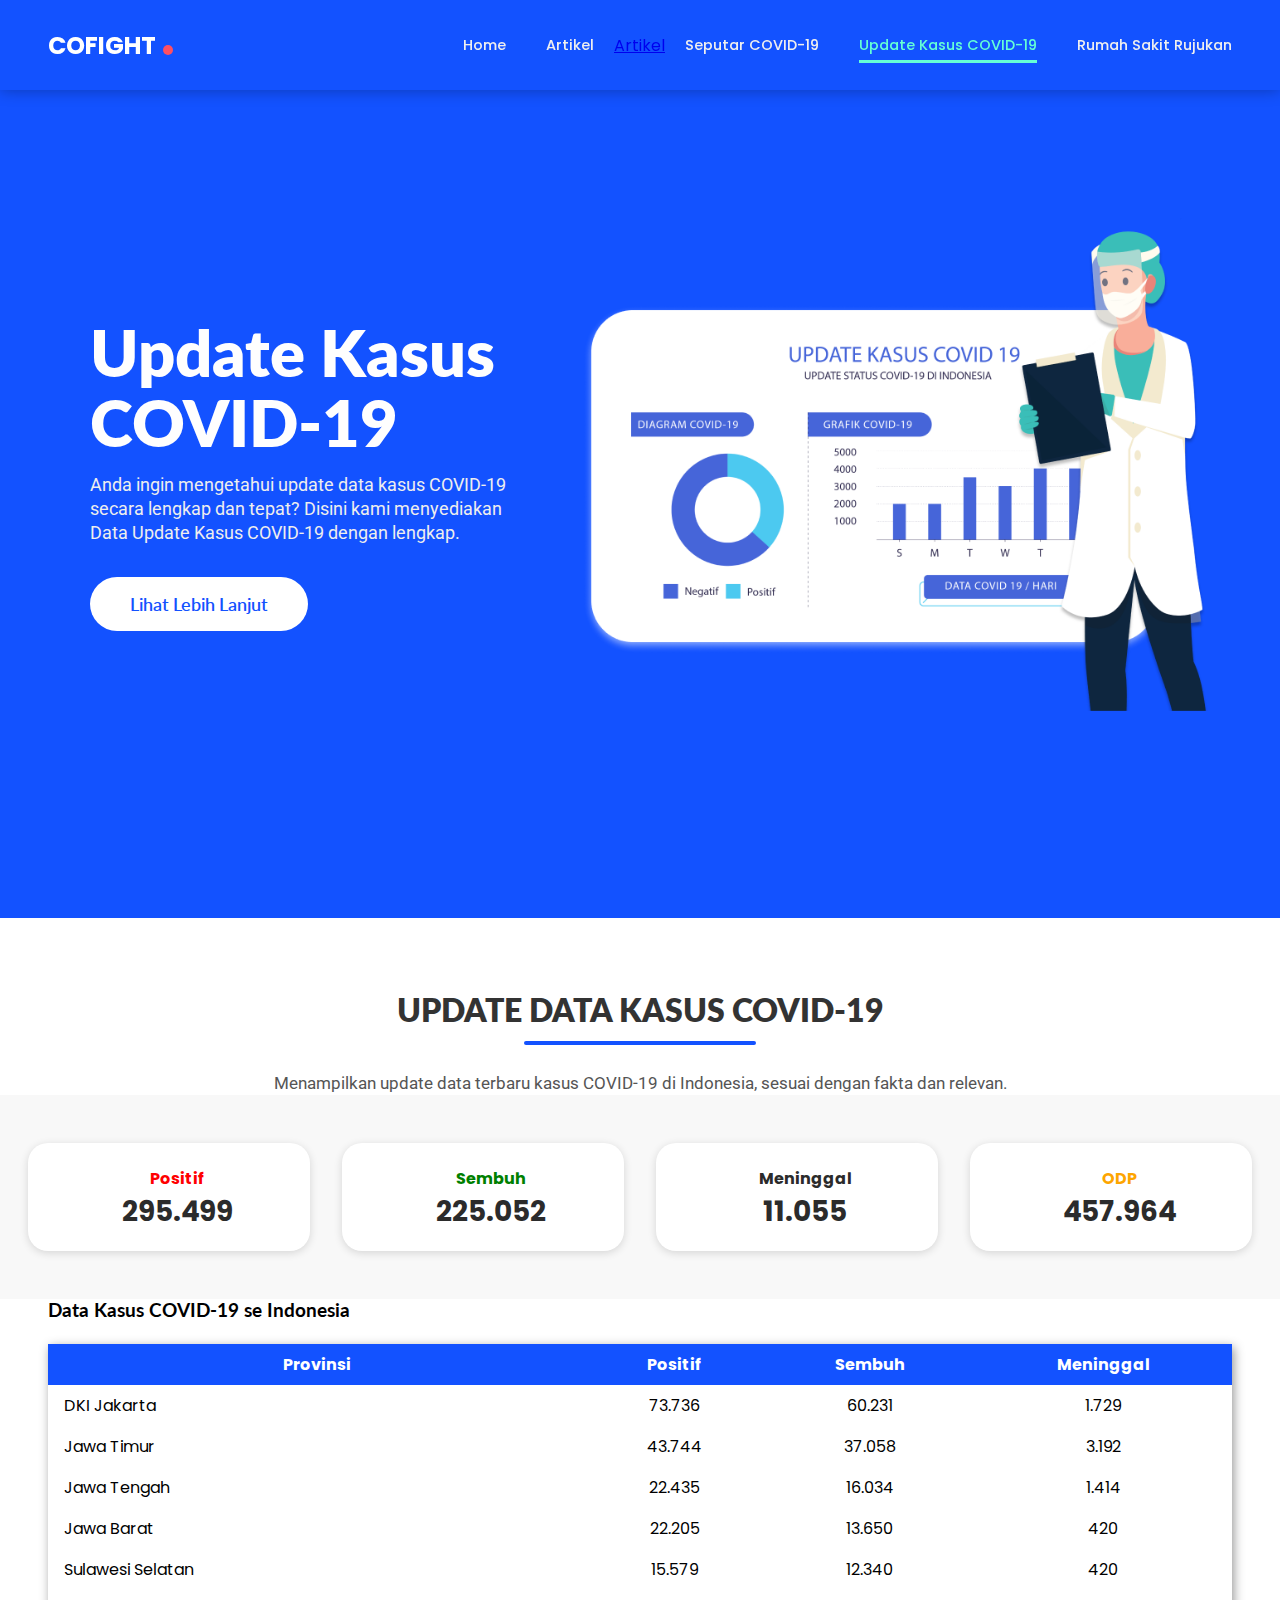
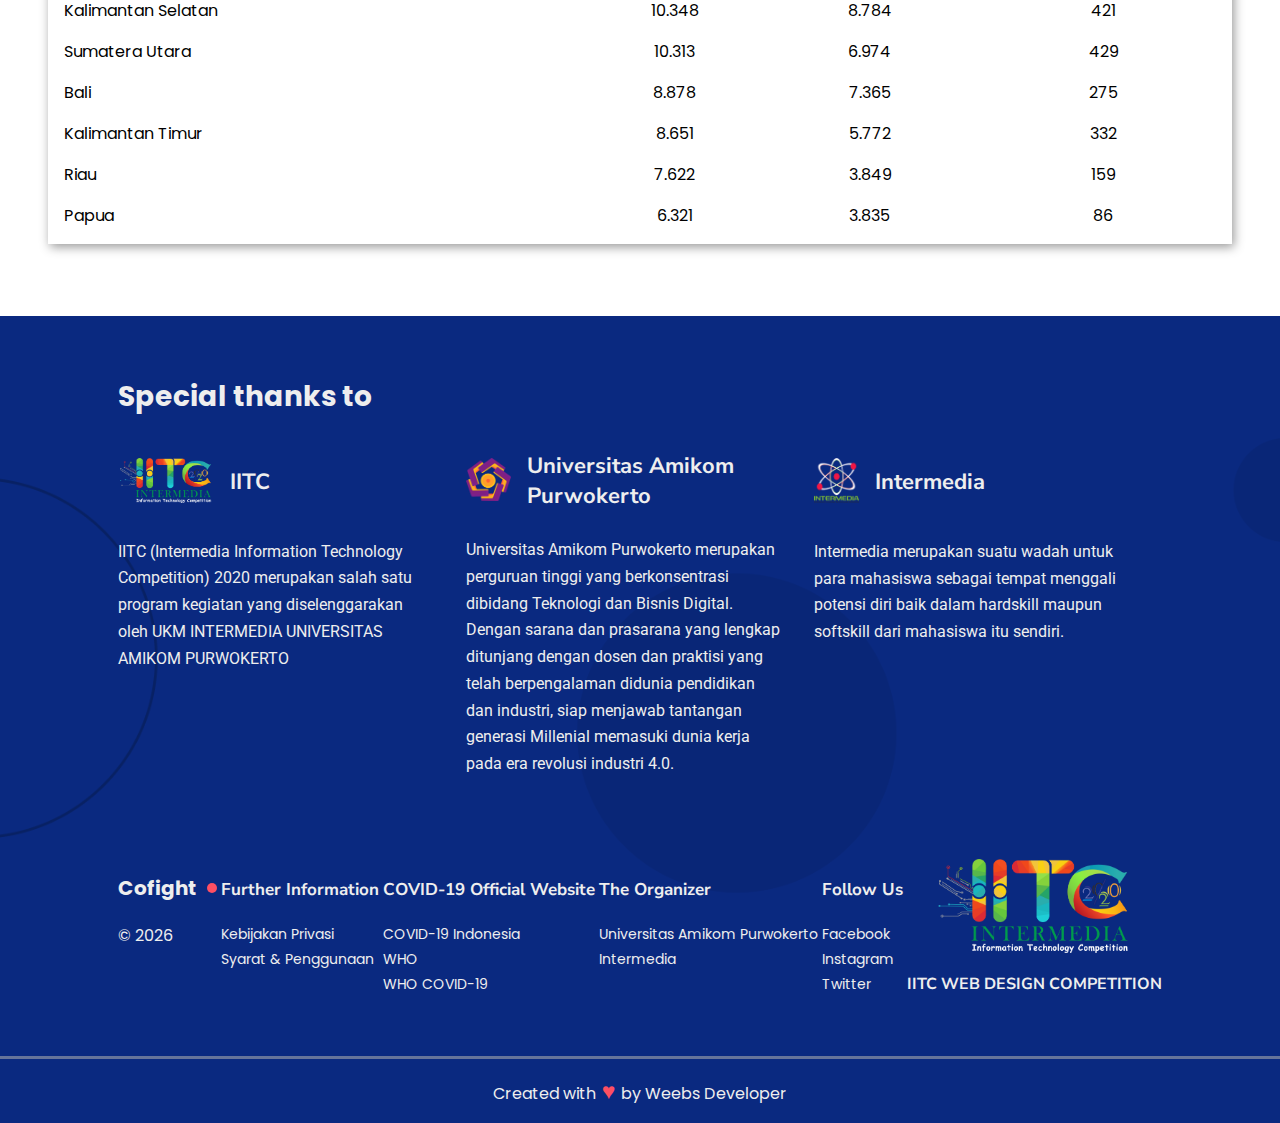
==== update-kasus-covid-19.html @ aa18394e "published" ====
<!DOCTYPE html>
<html lang="en">
<head>
    <meta charset="UTF-8">
    <meta name="viewport" content="width=device-width, initial-scale=1.0">
    <link href="https://fonts.googleapis.com/css2?family=Poppins:wght@100;200;300;400;500;600;700;800;900&display=swap" rel="stylesheet">
    <link href="https://fonts.googleapis.com/css2?family=Lato:wght@100;300;400;700;900&display=swap" rel="stylesheet">
    <link href="https://fonts.googleapis.com/css2?family=Roboto:wght@100;300;400;500;700;900&display=swap" rel="stylesheet">
    <link href="https://fonts.googleapis.com/css2?family=Nunito+Sans:wght@200;300;400;600;700;800;900&display=swap" rel="stylesheet">
    <link href="https://fonts.googleapis.com/css2?family=Quicksand:wght@300;400;500;600;700&display=swap" rel="stylesheet">
    <link href="https://fonts.googleapis.com/css2?family=Open+Sans:wght@300;400;600;700;800&display=swap" rel="stylesheet">
    <link rel="stylesheet" href="./public/css/style.css">
    <title>Update Kasus COVID-19 | COFIGHT</title>
</head>
<body>

    <!-- Navbar -->
    <nav class="navbar">
        <div class="container nav-wrapper">
            <div class="logo">
                <h3 class="Poppins">COFIGHT</h3>
                <span></span>
            </div>
            <ul class="nav-list">
                <li class="nav-link">
                    <a class="Poppins" href="./index.html">Home</a>
                </li>
                <li class="nav-link">
                    <a class="Poppins" href="./artikel.html">Artikel</a>
                </li>
                <li class="sidebar-link">
                  <a class="Poppins" href="./artikel.html">Artikel</a>
              </li>
                <li class="nav-link">
                    <a class="Poppins" href="./seputar-covid-19.html">Seputar COVID-19</a>
                </li>
                <li class="nav-link nav-active">
                    <a class="Poppins" href="./update-kasus-covid-19.html">Update Kasus COVID-19</a>
                </li>
                <li class="nav-link">
                  <a class="Poppins" href="./rs-rujukan.html">Rumah Sakit Rujukan</a>
                </li>
            </ul>
        </div>
    </nav>
    <!-- End Of Navbar -->

    <!-- Hamburger -->
    <div class="hamburger-wrapper">
        <div class="hamburger">
            <div class="stick bg-white"></div>
            <div class="stick bg-white"></div>
            <div class="stick bg-white"></div>
        </div>

        <!-- <a class="button-login Lato">
            <img src="./public/images/profile.svg" alt="">
            <span>Masuk</span>
        </a> -->
    </div>
    <!-- End of Hamburger -->
    
    <!-- Sidebar -->
    <div class="sidebar d-none sidebar-none">
        <div class="sidebar-wrapper">
            <div class="sidebar-header">
                <div class="logo">
                    <h3 class="Poppins">COFIGHT</h3>
                    <span></span>
                </div>
            </div>
            
            <div class="sidebar-line"></div>
    
            <ul class="sidebar-list">
                <li class="sidebar-link sidebar-active">
                    <a class="Poppins" href="./index.html">Home</a>
                </li>
                <li class="sidebar-link">
                    <a class="Poppins" href="./seputar-covid-19.html">Seputar COVID-19</a>
                </li>
                <li class="sidebar-link">
                    <a class="Poppins" href="./update-kasus-covid-19.html">Update Kasus COVID-19</a>
                </li>
                <li class="sidebar-link">
                    <a class="Poppins" href="./rs-rujukan.html">RS Rujukan</a>
                </li>
            </ul>
            <div class="sidebar-line"></div>
            <ul class="sidebar-list">
                <li class="sidebar-link small-sidebar-link sidebar-active">
                    <a class="Poppins" href="./kebijakan-privasi.html">Kebijakan Privasi</a>
                </li>
                <li class="sidebar-link small-sidebar-link">
                    <a class="Poppins" href="./syarat-ketentuan.html">Syarat & Ketentuan</a>
                </li>
            </ul>
        </div>
    </div>
    <!-- End of Sidebar -->

    <!-- Section Hero Update Kasus COVID-19-->
    <section class="hero-update-kasus-wrapper">
        <div class="hero-inner-wrapper">
            <div class="hero-title-wrapper">
                <div class="hero-title">
                    <h2 class="Lato">Update Kasus COVID-19</h2>
                    <p class="Roboto">
                        Anda ingin mengetahui update data kasus COVID-19 secara lengkap dan tepat? Disini kami menyediakan Data Update Kasus COVID-19 dengan lengkap. 
                    </p>
                    <div>
                        <a class="Lato" href="#from-hero">Lihat Lebih Lanjut</a>

                    </div>

                </div>

            </div>
            <div class="illustration-wrapper">
                <div class="illustration">
                    <img src="./public/images/doctor-diagram.png" alt="">
                </div>
            </div>

        </div>
    </section>
    <div>
      <div id="from-hero"></div>
    </div>


    <!-- End of Section hero Update Kasus COVID-19-->

    <!-- Section paragraph -->
    <section class="paragraph-update-kasus small-container">

        <div class="inner">
            <h2 class="Lato">UPDATE DATA KASUS <span class="d-block-mobile">COVID-19</span></h2>
            <hr>
            <p class="Roboto">Menampilkan update data terbaru kasus COVID-19 di Indonesia, sesuai dengan fakta dan relevan.</p>
        </div>
    </section>
    <!-- End of Section paragraph -->

    <!-- Section Card -->
    <section class="case-card-container small-container">
        <div class="card died">
          <div class="image-wrap">
              <div class="inner">
                  <!-- <img src="./public/images/fever-icon.svg" alt=""> -->
              </div>
          </div>
          <div class="text-wrap">
              <div class="inner">
                  <h4 class="Poppins" style="color: red">Positif</h4>
                  <h2 class="Poppins">295.499</h2>
              </div>
          </div>
        </div>
        <div class="card died">
          <div class="image-wrap">
              <div class="inner">
                  <!-- <img src="./public/images/fever-icon.svg" alt=""> -->
              </div>
          </div>
          <div class="text-wrap">
              <div class="inner">
                  <h4 class="Poppins" style="color: green">Sembuh</h4>
                  <h2 class="Poppins">225.052</h2>
              </div>
          </div>
      </div>
        <div class="card died">
            <div class="image-wrap">
                <div class="inner">
                    <!-- <img src="./public/images/fever-icon.svg" alt=""> -->
                </div>
            </div>
            <div class="text-wrap">
                <div class="inner">
                    <h4 class="Poppins">Meninggal</h4>
                    <h2 class="Poppins">11.055</h2>
                </div>
            </div>
        </div>
        <div class="card died">
            <div class="image-wrap">
                <div class="inner">
                    <!-- <img src="./public/images/fever-icon.svg" alt=""> -->
                </div>
            </div>
            <div class="text-wrap">
                <div class="inner">
                    <h4 class="Poppins" style="color: rgb(253, 165, 0)">ODP</h4>
                    <h2 class="Poppins">457.964</h2>
                </div>
            </div>
        </div>
    </section>
    <!-- End of Section Card -->

    <!-- Section table Update Kasus COVID-19-->
    <section class="update-kasus-table-wrapper-container container">
        <div class="inner-table-wrapper">
            <div class="header">
                <h3 class="Lato text-mobile-center">Data Kasus COVID-19 <span class="d-block-mobile">se Indonesia</span></h3>
            </div>
            <div class="table-wrapper">
                <div class="table-fix-head">
                    <table>
                        <thead>
                            <tr>
                                <th class="Poppins">Provinsi</th>
                                <th class="Poppins">Positif</th>
                                <th class="Poppins">Sembuh</th>
                                <th class="Poppins">Meninggal</th>
                            </tr>
                        </thead>
                        <tbody class="lists_case_wrapper">

                        </tbody>
                    </table>
                </div>
            </div>
        </div>
    </section>

    <!-- End of Section table kasus COVID-19-->

    <script>
        const provinces = [
    {
      "attributes": {
        "FID": 11,
        "Kode_Provi": 31,
        "Provinsi": "DKI Jakarta",
        "Kasus_Posi": 73736,
        "Kasus_Semb": 60231,
        "Kasus_Meni": 1729
      }
    },
    {
      "attributes": {
        "FID": 15,
        "Kode_Provi": 35,
        "Provinsi": "Jawa Timur",
        "Kasus_Posi": 43744,
        "Kasus_Semb": 37058,
        "Kasus_Meni": 3192
      }
    },
    {
      "attributes": {
        "FID": 13,
        "Kode_Provi": 33,
        "Provinsi": "Jawa Tengah",
        "Kasus_Posi": 22435,
        "Kasus_Semb": 16034,
        "Kasus_Meni": 1414
      }
    },
    {
      "attributes": {
        "FID": 12,
        "Kode_Provi": 32,
        "Provinsi": "Jawa Barat",
        "Kasus_Posi": 22205,
        "Kasus_Semb": 13650,
        "Kasus_Meni": 420
      }
    },
    {
      "attributes": {
        "FID": 27,
        "Kode_Provi": 73,
        "Provinsi": "Sulawesi Selatan",
        "Kasus_Posi": 15579,
        "Kasus_Semb": 12340,
        "Kasus_Meni": 420
      }
    },
    {
      "attributes": {
        "FID": 22,
        "Kode_Provi": 63,
        "Provinsi": "Kalimantan Selatan",
        "Kasus_Posi": 10348,
        "Kasus_Semb": 8784,
        "Kasus_Meni": 421
      }
    },
    {
      "attributes": {
        "FID": 2,
        "Kode_Provi": 12,
        "Provinsi": "Sumatera Utara",
        "Kasus_Posi": 10313,
        "Kasus_Semb": 6974,
        "Kasus_Meni": 429
      }
    },
    {
      "attributes": {
        "FID": 17,
        "Kode_Provi": 51,
        "Provinsi": "Bali",
        "Kasus_Posi": 8878,
        "Kasus_Semb": 7365,
        "Kasus_Meni": 275
      }
    },
    {
      "attributes": {
        "FID": 23,
        "Kode_Provi": 64,
        "Provinsi": "Kalimantan Timur",
        "Kasus_Posi": 8651,
        "Kasus_Semb": 5772,
        "Kasus_Meni": 332
      }
    },
    {
      "attributes": {
        "FID": 4,
        "Kode_Provi": 14,
        "Provinsi": "Riau",
        "Kasus_Posi": 7622,
        "Kasus_Semb": 3849,
        "Kasus_Meni": 159
      }
    },
    {
      "attributes": {
        "FID": 33,
        "Kode_Provi": 94,
        "Provinsi": "Papua",
        "Kasus_Posi": 6321,
        "Kasus_Semb": 3835,
        "Kasus_Meni": 86
      }
    },
    {
      "attributes": {
        "FID": 3,
        "Kode_Provi": 13,
        "Provinsi": "Sumatera Barat",
        "Kasus_Posi": 6281,
        "Kasus_Semb": 3185,
        "Kasus_Meni": 127
      }
    },
    {
      "attributes": {
        "FID": 6,
        "Kode_Provi": 16,
        "Provinsi": "Sumatera Selatan",
        "Kasus_Posi": 6095,
        "Kasus_Semb": 4357,
        "Kasus_Meni": 348
      }
    },
    {
      "attributes": {
        "FID": 16,
        "Kode_Provi": 36,
        "Provinsi": "Banten",
        "Kasus_Posi": 5643,
        "Kasus_Semb": 3964,
        "Kasus_Meni": 171
      }
    },
    {
      "attributes": {
        "FID": 1,
        "Kode_Provi": 11,
        "Provinsi": "Aceh",
        "Kasus_Posi": 4554,
        "Kasus_Semb": 2325,
        "Kasus_Meni": 176
      }
    },
    {
      "attributes": {
        "FID": 25,
        "Kode_Provi": 71,
        "Provinsi": "Sulawesi Utara",
        "Kasus_Posi": 4487,
        "Kasus_Semb": 3596,
        "Kasus_Meni": 176
      }
    },
    {
      "attributes": {
        "FID": 21,
        "Kode_Provi": 62,
        "Provinsi": "Kalimantan Tengah",
        "Kasus_Posi": 3645,
        "Kasus_Semb": 2816,
        "Kasus_Meni": 133
      }
    },
    {
      "attributes": {
        "FID": 18,
        "Kode_Provi": 52,
        "Provinsi": "Nusa Tenggara Barat",
        "Kasus_Posi": 3316,
        "Kasus_Semb": 2638,
        "Kasus_Meni": 196
      }
    },
    {
      "attributes": {
        "FID": 28,
        "Kode_Provi": 74,
        "Provinsi": "Sulawesi Tenggara",
        "Kasus_Posi": 2862,
        "Kasus_Semb": 1934,
        "Kasus_Meni": 60
      }
    },
    {
      "attributes": {
        "FID": 31,
        "Kode_Provi": 81,
        "Provinsi": "Maluku",
        "Kasus_Posi": 2815,
        "Kasus_Semb": 1800,
        "Kasus_Meni": 41
      }
    },
    {
      "attributes": {
        "FID": 29,
        "Kode_Provi": 75,
        "Provinsi": "Gorontalo",
        "Kasus_Posi": 2753,
        "Kasus_Semb": 2263,
        "Kasus_Meni": 76
      }
    },
    {
      "attributes": {
        "FID": 14,
        "Kode_Provi": 34,
        "Provinsi": "Daerah Istimewa Yogyakarta",
        "Kasus_Posi": 2643,
        "Kasus_Semb": 1885,
        "Kasus_Meni": 67
      }
    },
    {
      "attributes": {
        "FID": 10,
        "Kode_Provi": 21,
        "Provinsi": "Kepulauan Riau",
        "Kasus_Posi": 2234,
        "Kasus_Semb": 1418,
        "Kasus_Meni": 56
      }
    },
    {
      "attributes": {
        "FID": 34,
        "Kode_Provi": 91,
        "Provinsi": "Papua Barat",
        "Kasus_Posi": 2135,
        "Kasus_Semb": 1153,
        "Kasus_Meni": 35
      }
    },
    {
      "attributes": {
        "FID": 32,
        "Kode_Provi": 82,
        "Provinsi": "Maluku Utara",
        "Kasus_Posi": 2065,
        "Kasus_Semb": 1802,
        "Kasus_Meni": 74
      }
    },
    {
      "attributes": {
        "FID": 20,
        "Kode_Provi": 61,
        "Provinsi": "Kalimantan Barat",
        "Kasus_Posi": 982,
        "Kasus_Semb": 810,
        "Kasus_Meni": 9
      }
    },
    {
      "attributes": {
        "FID": 9,
        "Kode_Provi": 18,
        "Provinsi": "Lampung",
        "Kasus_Posi": 894,
        "Kasus_Semb": 639,
        "Kasus_Meni": 33
      }
    },
    {
      "attributes": {
        "FID": 30,
        "Kode_Provi": 76,
        "Provinsi": "Sulawesi Barat",
        "Kasus_Posi": 794,
        "Kasus_Semb": 425,
        "Kasus_Meni": 11
      }
    },
    {
      "attributes": {
        "FID": 7,
        "Kode_Provi": 17,
        "Provinsi": "Bengkulu",
        "Kasus_Posi": 693,
        "Kasus_Semb": 441,
        "Kasus_Meni": 34
      }
    },
    {
      "attributes": {
        "FID": 24,
        "Kode_Provi": 65,
        "Provinsi": "Kalimantan Utara",
        "Kasus_Posi": 577,
        "Kasus_Semb": 495,
        "Kasus_Meni": 4
      }
    },
    {
      "attributes": {
        "FID": 5,
        "Kode_Provi": 15,
        "Provinsi": "Jambi",
        "Kasus_Posi": 513,
        "Kasus_Semb": 265,
        "Kasus_Meni": 11
      }
    },
    {
      "attributes": {
        "FID": 19,
        "Kode_Provi": 53,
        "Provinsi": "Nusa Tenggara Timur",
        "Kasus_Posi": 424,
        "Kasus_Semb": 274,
        "Kasus_Meni": 6
      }
    },
    {
      "attributes": {
        "FID": 26,
        "Kode_Provi": 72,
        "Provinsi": "Sulawesi Tengah",
        "Kasus_Posi": 410,
        "Kasus_Semb": 267,
        "Kasus_Meni": 15
      }
    },
    {
      "attributes": {
        "FID": 8,
        "Kode_Provi": 19,
        "Provinsi": "Kepulauan Bangka Belitung",
        "Kasus_Posi": 191,
        "Kasus_Semb": 173,
        "Kasus_Meni": 2
      }
    }
  ]
    </script>

    <script>
        function format_ribuan(bilangan) {
            var	number_string = bilangan.toString(),
                sisa 	= number_string.length % 3,
                rupiah 	= number_string.substr(0, sisa),
                ribuan 	= number_string.substr(sisa).match(/\d{3}/g);
                    
            if (ribuan) {
                separator = sisa ? '.' : '';
                rupiah += separator + ribuan.join('.');
            }

            return rupiah;
        }

        const tbody_case = document.querySelector('tbody.lists_case_wrapper');

        provinces.forEach((province_attr) => {
            const province = province_attr.attributes;
            const row_provinces = `
            <tr>
                <td class="Poppins">${province.Provinsi}</td>
                <td class="text-center Poppins">${format_ribuan(province.Kasus_Posi)}</td>
                <td class="text-center Poppins">${format_ribuan(province.Kasus_Semb)}</td>
                <td class="text-center Poppins">${format_ribuan(province.Kasus_Meni)}</td>
            <tr>`;
            tbody_case.innerHTML += row_provinces;
        });
    </script>

<form action="" id="form-logout" method="">

</form>
<!-- Section Footer -->
<section class="footer">
    <div class="footer-info">
        <div class="thanks-wrapper">
            <h2 class="Poppins">Special thanks to</h2>
            <div class="instantiation-wrapper">
                <div class="instantiation">
                    <div class="instantiation-header">
                        <div class="logo">  
                            <img class="logo-iitc" src="./public/images/IITC-LOGO.png" alt="">
                        </div>
                        <h4 class="Nunito-sans">IITC</h4>
                    </div>
                    <div class="instantiation-description">
                        <p class="Roboto">IITC (Intermedia Information Technology Competition) 2020 merupakan salah satu program kegiatan yang diselenggarakan oleh UKM INTERMEDIA UNIVERSITAS AMIKOM PURWOKERTO</p>
                    </div>
                </div>
                <div class="instantiation">
                    <div class="instantiation-header">
                        <div class="logo">  
                            <img src="./public/images/STIMIK-AMIKOM.png" alt="">
                        </div>
                        <h4 class="Nunito-sans">Universitas Amikom Purwokerto</h4>
                    </div>
                    <div class="instantiation-description">
                        <p class="Roboto">Universitas Amikom Purwokerto merupakan perguruan tinggi yang berkonsentrasi dibidang Teknologi dan Bisnis Digital. Dengan sarana dan prasarana yang lengkap ditunjang dengan dosen dan praktisi yang telah berpengalaman didunia pendidikan dan industri, siap menjawab tantangan generasi Millenial memasuki dunia kerja pada era revolusi industri 4.0.</p>
                    </div>
                </div>
                <div class="instantiation">
                    <div class="instantiation-header">
                        <div class="logo">
                            <img src="./public/images/logoInmed.png" alt="">
                        </div>
                        <h4 class="Nunito-sans">Intermedia</h4>
                    </div>
                    <div class="instantiation-description">
                        <p class="Roboto"> Intermedia merupakan suatu wadah untuk para mahasiswa sebagai tempat menggali potensi diri baik dalam hardskill maupun softskill dari mahasiswa itu sendiri.</p>
                    </div>
                </div>
            </div>
        </div>
        <div class="information-wrapper">
            <div class="info cofight">
                <div>
                    <h6 class="Poppins">Cofight</h6><span></span>
                </div>
                <ul class="Poppins">
                    <li>&copy; <span id="year"></span></li>
                </ul>
            </div>
            <div class="info">
                <h6 class="Nunito-sans">Further Information</h6>
                <ul class="Poppins">
                    <li><a href="./kebijakan-privasi.html">Kebijakan Privasi</a></li>
                    <li><a href="./syarat-penggunaan.html">Syarat & Penggunaan</a></li>
                </ul>
            </div>
            <div class="info">
                <h6 class="Nunito-sans">COVID-19 Official Website</h6>
                <ul class="Poppins">
                    <li><a href="https://covid19.go.id/">COVID-19 Indonesia</a></li>
                    <li><a href="https://www.who.int/">WHO</a></li>
                    <li><a href="https://covid19.who.int/">WHO COVID-19</a></li>
                </ul>
            </div>
            <div class="info">
                <h6 class="Nunito-sans">The Organizer</h6>
                <ul class="Poppins">
                    <li><a href="http://www.amikompurwokerto.ac.id/">Universitas Amikom Purwokerto</a></li>
                    <li><a href="https://intermediaamikom.org/">Intermedia</a></li>
                </ul>
            </div>
            <div class="info">
                <h6 class="Nunito-sans">Follow Us</h6>
                <ul class="Poppins">
                    <li><a href="https://facebook.com/">Facebook</a></li>
                    <li><a href="https://instagram.com/">Instagram</a></li>
                    <li><a href="https://twitter.com/">Twitter</a></li>
                </ul>
            </div>
            <div class="info iitc-logo">
                <img src="./public/images/IITC-LOGO.png" alt="">
                <h4 class="Nunito-sans">IITC WEB DESIGN COMPETITION</h4>
            </div>
        </div>
    </div>
    <div class="created-wrapper">
        <h6 class="Poppins">Created with <span>&hearts;</span> by Weebs Developer</h6>
    </div>
</section>
<!-- End of Section Footer -->

<!-- Javascript -->
<script src="./public/js/script.js"></script>
<!-- End Of Javascript -->
<script>
document.getElementById("year").innerHTML = new Date().getFullYear();
</script>
</body>
</html>
---- public/css/style.css ----
* {
   margin: 0;
   padding: 0;
   box-sizing: border-box;
   scroll-behavior: smooth;
 }

 /* Utilities */
 .container {
   width: 100%;
   padding-right: 3rem;
   padding-left: 3rem;
   margin-right: auto;
   margin-left: auto;
 }

 .small-container {
  width: 100%;
  padding-right: 1.2rem;
  padding-left: 1.2rem;
  margin-right: auto;
  margin-left: auto;
}

 .Poppins {
   font-family: 'Poppins', sans-serif;
 }

 .Lato {
   font-family: 'Lato', sans-serif;
 }

 .Roboto {
   font-family: 'Roboto', sans-serif;
 }

 .Nunito-sans {
   font-family: 'Nunito Sans', sans-serif;
 }

 .Montserrat {
  font-family: 'Montserrat', sans-serif;
 }

 .Quicksand {
  font-family: 'Quicksand', sans-serif
 }

 .Open-sans {
  font-family: 'Open Sans', sans-serif;
 }

 .bg-white {
   background-color: white !important;
 }

 .bg-primary {
   background-color: #4274FF !important;
 }

 .text-center {
   text-align: center !important;
 }

 .d-none {
   display: none !important;
 }

 .row-reverse {
   flex-direction: row-reverse;
 }

 .text-white {
   color: #fff !important;
 }

 .text-blue {
   color: #1352FF !important;
 }

 .text-444 {
   color: #444 !important;
 }

 .bg-blue {
   background-color: #1352FF !important;
 }

 .bg-white {
   background-color: #fff !important;
 }

 @media screen and (max-width: 1000px) {
  .d-none-mobile {
    display: none !important;
  }

  .d-block-mobile {
    display: block !important;
  }

  .text-mobile-center {
    text-align: center !important;
  }
 }

 @media screen and (min-width: 1001px) {
  .d-none-dekstop {
    display: none !important;
  }
 }

 .mt-0 {
   margin-top: 0 !important;
 }

 .sidebar-none {

 }

 body {
   color: #000;
   padding-top: 7vh;
 }

 @media screen and (max-width: 1000px) {
  body {
    color: #000;
     padding-top: 5vh;
  }
 }
 
 /* Navbar & Sidebar */

 nav.navbar {
   width: 100%;
   height: 10vh;
   position: fixed;
   z-index: 999;
   top: 0;
   left: 0;
   background-color: #1352FF;
   display: flex;
   align-items: center;
   box-shadow: 0 0 15px rgba(0, 0, 0, 0.307);
 }

 nav.navbar .nav-wrapper {
   display: flex;
 }

 nav.navbar .nav-wrapper .logo {
   flex: 1;
   display: flex;
   align-items: center;
 }

 nav.navbar .nav-wrapper .logo h3{
   color: #fff;
   font-weight: 700;
   font-size: 24px;
 }

 nav.navbar .nav-wrapper .logo span{
   width: 10px;
   height: 10px;
   background-color: #FE4F63;
   border-radius: 100%;
   margin-left: 7px;
   margin-top: 10px;
 }

 nav.navbar .nav-wrapper ul.nav-list {
   display: flex;
   flex: 3;
   list-style: none;
   align-items: center;
   justify-content: flex-end;
 }

 nav.navbar .nav-wrapper ul.nav-list li.nav-link {
   margin: 0 20px;
 }

 nav.navbar .nav-wrapper ul.nav-list li.nav-link:first-child {
   margin-left: 0;
 }

 nav.navbar .nav-wrapper ul.nav-list li.nav-link:last-child {
   margin-right: 0;
 }

 nav.navbar .nav-wrapper ul.nav-list li.nav-link .account {
   display: flex;
   align-items: center;
 }

 nav.navbar .nav-wrapper ul.nav-list li.nav-link .account img{
   width: 35px;
   height: 35px;
   object-fit: cover;
   object-position: center;
   border-radius: 5px;
 }

 nav.navbar .nav-wrapper ul.nav-list li.nav-link .account a{
   margin-left: 14px;
   font-size: 15px;
   font-weight: 600;
 }

 nav.navbar .nav-wrapper ul.nav-list li.nav-link a{
   color: #efefef;
   font-size: 14.5px;
   text-decoration: none;
   font-weight: 500;
 }

 nav.navbar .nav-wrapper ul.nav-list li.nav-link.nav-active a{
   color: #65FFD5;
   padding-bottom: 5px;
   border-bottom: 3px solid #65FFD5;
 }

 nav.navbar .nav-wrapper ul.nav-list li.nav-link a.sign-in-button{
   padding: 8px 28px;
   border-radius: 5px;
   border: 2px solid #ddd;
   transition: all 300ms ease;
 }

 nav.navbar .nav-wrapper ul.nav-list li.nav-link a.sign-in-button:hover{
   background-color: #fff;
   color: #1352FF;
 }

 nav.navbar .nav-wrapper ul.nav-list li.nav-link a.sign-up-button{
    padding: 10px 30px;
    background-color: #fff;
    border-radius: 5px;
    color: #1352FF;
   transition: all 300ms ease;
 }

 nav.navbar .nav-wrapper ul.nav-list li.nav-link a.sign-up-button:hover {
   background-color: #FE4F63;
   color: #fff;
 }

 @media screen and (max-width: 1000px) {
  nav.navbar {
    flex-direction: column;
    justify-content: center;
  }

  nav.navbar .nav-wrapper {
    flex-direction: column;
    align-items: center;
    justify-content: center;
  }

  nav.navbar .nav-wrapper .logo {
    justify-content: center;
  }

  nav.navbar .nav-wrapper ul.nav-list {
    display: flex;
    flex: 3;
    list-style: none;
    align-items: center;
    justify-content: center;
    display: none;
  }

  .hamburger-wrapper {
    z-index: 999999;
    position: fixed;
    top: 0;
    left: 0;
    height: 10vh;
    width: 100%;
    display: flex;
    align-items: center;
    justify-content: space-between;
    padding: 0 1rem;
  }

  .hamburger-wrapper a.button-login {
    background-color: #056CC4;
    color: #eee;
    text-decoration: none;
    padding: .5rem 1rem;
    border-radius: 4px;
    font-weight: 600;
    font-size: 14px;
    display: flex;
    align-items: center;
    cursor: pointer;
  }

  .hamburger-wrapper a.button-login img {
    width: 18px;
  }

  .hamburger-wrapper a.button-login span {
    margin-left: 7px;
  }


  .hamburger {
    cursor: pointer;
    width: 40px;
    display: flex;
    flex-direction: column;
    align-items: center;
  }

  .hamburger .stick{
    width: 30px;
    height: 3px;
    border-radius: 10px;
    z-index: 999;
    background-color: black;
    margin: 3px 0;
  }

  .sidebar {
    position: fixed;
    width: 100%;
    height: 100vh;
    top: 0;
    left: 0;
    background-color: rgba(0, 0, 0, 0.407);
    z-index: 99999;
  }

  .sidebar .sidebar-wrapper{
    width: 75%;
    height: 100vh;
    background-color: white;
    box-shadow: 0px 0px 10px rgba(0, 0, 0, 0.507);
  }

  .sidebar .sidebar-wrapper .sidebar-header{
    display: flex;
    align-items: center;
    padding: 1rem 1.3rem;
  }

  .sidebar .sidebar-wrapper .sidebar-header .logo {
    flex: 2.5;
    display: flex;
    align-items: center;
    justify-content: center;
  }

  .sidebar .sidebar-wrapper .sidebar-header .logo h3{
    color: #01062E;
    font-weight: 700;
    font-size: 24px;
  }

  .sidebar .sidebar-wrapper .sidebar-header .logo span {
    width: 10px;
    height: 10px;
    background-color: #FE4F63;
    border-radius: 100%;
    margin-left: 7px;
    margin-top: 10px;
  }

  .sidebar .sidebar-wrapper .sidebar-line {
    width: 75%;
    height: 2.2px;
    background-color: #ccc;
  }

  .sidebar .sidebar-wrapper .sidebar-list {
    padding: 1rem 1.3rem .5rem;
    list-style: none;
  }

  .sidebar .sidebar-wrapper .sidebar-list .sidebar-link {
    margin: 18px 0;
  }

  .sidebar .sidebar-wrapper .sidebar-list .sidebar-link a{
    color: #000;
    text-decoration: none;
    font-size: 16px;
    font-weight: 300;
  }

  .sidebar .sidebar-wrapper .sidebar-list .sidebar-link.small-sidebar-link {
    margin: 10px 0;
  }

  .sidebar .sidebar-wrapper .sidebar-list .sidebar-link.small-sidebar-link a{
    color: #000;
    text-decoration: none;
    font-size: 12px;
    font-weight: 300;
    letter-spacing: .5px;
  }
 }

 @keyframes sidebarOpen {
  0% {
    margin-left: -100%;
  }

  100% {
    margin-left: 0;
  }
 }

 @keyframes sidebarClose {
  100% {
    margin-left: -100%;
  }
 }

 .sidebar-open {
    animation: sidebarOpen 500ms ease forwards;
 }

 .sidebar-close {
    animation: sidebarClose 500ms ease forwards;
 }

 /* End Of Navbar & Sidebar*/

 .account-dropdown {
  position: fixed;
  background-color: #fff;
  right: 48px;
  top: 11vh;
  display: flex;
  flex-direction: column;
  box-shadow: 0px 2px 10px rgba(22, 68, 216, 0.2);
  border-radius: 10px;
  animation: account_dropdown_scale 200ms ease;
 }

 @keyframes account_dropdown_scale {
   0% {
    transform: scale(.3);
   }

   100% {
     transform: scale(1);
   }
 }

 .account-dropdown .option {
   padding: 1rem 0rem;
   display: flex;
   flex-direction: column;
   list-style: none;
 }

 .account-dropdown ul.option li:last-child {
    border-top: 2px solid #efefef;
    padding-top: .5rem;
  }

 .account-dropdown ul.option li a {
   display: flex;
   align-items: center;
   text-decoration: none;
   color: #777;
   padding: .4rem 1.5rem;
   transition: all 200ms ease;
 }

 .account-dropdown ul.option li a:hover {
   background-color: #efefef;
 }

 .account-dropdown ul.option li a img {
   width: 17px;
 }

 .account-dropdown ul.option li a span {
   margin-left: 7.5px;
   font-size: 14px;
 }
 
 /* Section Hero Home */
 section.hero-home {
   width: 100%;
   background-color: #1352FF;
   background-position: bottom center;
   background-size: cover;
   background-repeat: no-repeat;
   height: 94vh;
   display: flex;
 }

 section.hero-home .hero-home-wrapper{
   display: flex;
   align-items: center;
   padding: 0 5rem;
 }

 section.hero-home .hero-home-wrapper .title {
   flex: .9;
   padding: 0 2.4rem;
 }

 section.hero-home .hero-home-wrapper .title h1{
   margin-bottom: 1.5rem;
   font-size: 50px;
   font-weight: 800;
   color: #fefefe;
   line-height: 4.35rem;
 }

 section.hero-home .hero-home-wrapper .title h1 span {
  font-size: 80px;
 }

 section.hero-home .hero-home-wrapper .title p{
   font-size: 18px;
   color: #fff;
   font-weight: 400;
   line-height: 24px;
   margin-bottom: 4.5rem;
 }

 section.hero-home .hero-home-wrapper .title a.more-information{
   text-decoration: none;
   border-radius: 55px;
   background-color: #fff;
   padding: 1rem 2.5rem;
   font-weight: 500;
   font-size: 17px;
   cursor: pointer;
   transition: all 200ms;
   color: #1352FF;
 }


 section.hero-home .hero-home-wrapper .hero-image{
   flex: 1;
   display: flex;
   align-items: center;
   justify-content: center;
 }

 section.hero-home .hero-home-wrapper .hero-image img{
   width: 100%;
   border-radius: 20px;
 }

@media screen and (max-width: 1000px) {
 section.hero-home {
    height: unset;
  }

  section.hero-home .hero-home-wrapper{
    padding: 13vh 2.5rem 3.75rem;
    flex-direction: column-reverse;
  }

  section.hero-home .hero-home-wrapper .title {
    padding: 0 0rem;
  }

  section.hero-home .hero-home-wrapper .title h1{

    margin: 1rem 0 1.5rem;
    font-weight: 800;
    font-size: 35px;
    line-height: 3.3rem;
    margin-top: 14px;
  }

  section.hero-home .hero-home-wrapper .title h1 span {
  font-size: 53px;
  }

  section.hero-home .hero-home-wrapper .title p{
    color: #fff;
    margin-top: -.4rem;
    margin-bottom: 2.5rem;
    line-height: 1.4rem;
    font-size: 15px;
  }

  section.hero-home .hero-home-wrapper .title a.more-information{
    padding: .8rem 2rem;
    font-size: 16px;
  }
}

 /* End Of Section Hero Home */


 /* Section title big home */
 .title-big-home {
   padding: 0 5rem;
   text-align: center;
   margin: 5rem 0 0rem;;
 }

 .title-big-home h1 {
   font-size: 40px;
   color: #444;
 }

 .title-big-home p {
  color: #444;
  margin-top: 1.5rem;
  margin-bottom: -1rem;
 }

 .title-big-home hr {
   height: 4px;
   border: none;
   background-color: #555;
   width: 20%;
   margin: auto;
   margin-top: .5rem;
   border-radius: 20px;
 }
 
 @media screen and (max-width: 1000px) {
  .title-big-home {
    padding: 0 2.4rem;
    text-align: center;
    margin: 2rem 0 0rem;;
  }
 
  .title-big-home h1 {
    font-size: 32px;
    line-height: 2.43rem;
  }
 
  .title-big-home p {
   margin-top: 1.5rem;
   margin-bottom: 0rem;
   line-height: 1.4rem;
  }
 
  .title-big-home hr {
    margin-top: .5rem;
  }
 }

 /* End Of Section title big home */

 /* Section home seputar covid */
 section.index-home-seputar-covid-wrapper {
  background-color: #1352FF;
  padding: 0 5rem;
 }

 section.index-home-seputar-covid-wrapper .inner-home-seputar-covid-wrapper {
   display: flex;
   align-items: center;
   padding: 3rem 0;
 }

 section.index-home-seputar-covid-wrapper .inner-home-seputar-covid-wrapper .illustration{
   flex: 1;
 }

 section.index-home-seputar-covid-wrapper .inner-home-seputar-covid-wrapper .illustration .inner {
   padding:0 3rem;
 }

 section.index-home-seputar-covid-wrapper .inner-home-seputar-covid-wrapper .illustration img {
   width: 100%;
   border-radius: 15px;
 }

 section.index-home-seputar-covid-wrapper .inner-home-seputar-covid-wrapper .title-wrapper {
  flex: 1;
 }

 section.index-home-seputar-covid-wrapper .inner-home-seputar-covid-wrapper .title-wrapper .inner {
   padding-left: 3.5rem;
 }

 section.index-home-seputar-covid-wrapper .inner-home-seputar-covid-wrapper .title-wrapper .inner h2 {
   font-size: 40px;
   text-align: center;
   color: #fefefe;
 }

 section.index-home-seputar-covid-wrapper .inner-home-seputar-covid-wrapper .title-wrapper .inner p {
   margin-top: 1rem;
   color: #fefefe;
   font-size: 17px;
   line-height: 1.4rem;
   margin-bottom: 3.5rem;
 }

 section.index-home-seputar-covid-wrapper .inner-home-seputar-covid-wrapper .title-wrapper .inner a {
   color: #1352FF;
   background-color: #fff;
   font-size: 17px;
   padding: 1rem 2.5rem;
   border-radius: 30px;
   text-decoration: none;
   font-weight: 600;
 }

 @media screen and (max-width: 1000px) {
  section.index-home-seputar-covid-wrapper {
    padding: 0 2.3rem;
   }
  
   section.index-home-seputar-covid-wrapper .inner-home-seputar-covid-wrapper {
     flex-direction: column;
     padding: 3rem 0;
   }
  
   section.index-home-seputar-covid-wrapper .inner-home-seputar-covid-wrapper .illustration .inner {
     padding: 0 1.15rem;
   }
  
   section.index-home-seputar-covid-wrapper .inner-home-seputar-covid-wrapper .title-wrapper .inner {
     padding-left: 0rem;
   }
  
   section.index-home-seputar-covid-wrapper .inner-home-seputar-covid-wrapper .title-wrapper .inner h2 {
     font-size: 28px;
     margin-top: .5rem;
     line-height: 2.3rem;
   }
  
   section.index-home-seputar-covid-wrapper .inner-home-seputar-covid-wrapper .title-wrapper .inner p {
     font-size: 16px;
     margin-bottom: 3.5rem;
   }

   section.index-home-seputar-covid-wrapper .inner-home-seputar-covid-wrapper .title-wrapper .inner div {
     text-align: center;
   }
  
   section.index-home-seputar-covid-wrapper .inner-home-seputar-covid-wrapper .title-wrapper .inner a {
     font-size: 16.5px;
   }
 }

 /* End Of home seputar covid */

  .bg-lawan-corona-wrapper img {
    width: 100%;
    margin-bottom: -.5rem;
  }

  @media screen and (max-width: 1000px) {
    .bg-lawan-corona-wrapper img {
      margin-top: 3rem;
    }
  }
 /* End Of Section Home Lawan Corona */

 /* Section Kebijakan Privasi */
  .terms{
    width:100%;
    background-color: #efefef;
    padding-bottom: 30px;
  }

  .terms .contents{
    width: 90%;
    margin-left: 5%;
  }

  .terms .head-terms{
    padding: 3rem 0 1.5rem;
    display: flex;
    align-items: center;
  }

  .terms .head-terms img{
    width: 50px;
  }

  .terms .head-terms h1{
    margin-left: 1rem;
    font-weight: 600;
    color: #333;
  }

  .terms .terms-2{
    border-radius: 10px;
    background-color: #fff;
    box-shadow: 3px 2px 10px rgba(104, 104, 104, 0.2);
  }

  .terms .terms-title{
    width:100%;
    border-bottom: 2px solid #dedede;
    padding: 1rem 2rem;
  }
  .terms .terms-title a{
    display: flex;
    align-items: center;
    text-decoration: none;
  }

  .terms .terms-title a img{
    width: 15px;
  }

  .terms .terms-title a span{
    margin-left: .5rem;
    color: #3A6EFF;
    font-weight: 500;
  }

  .terms .content-terms{
    padding: 2rem 3rem;
  }

  .terms .content-terms ul {
    list-style-type: upper-alpha;
    color: #333;
  }

  .terms .content-terms ul h4{
    font-size: 16px;
    margin: 2.5rem 0 1rem;
  }

  .terms .content-terms ol{
    color: #555;
    text-align: justify;
    font-size: 14px;
    padding: 0 2rem;
  }

  .terms .content-terms ol li{
    margin: 1rem 0;
    line-height: 1.2rem;
  }

  @media screen and (max-width: 1000px){
    .terms .content-terms ol{
      padding: 0 .5rem;
    }
  }
 /* End Of Section Kebijakan Privasi */

 /* Section Footer */
  .footer {
    background-image: url('./../images/MacBook Pro - 5.png');
    background-size: cover;
    background-position: center;
  }

  .footer .footer-info {
    padding: 60px 118px;
    color: #eee;
  }

  .footer .footer-info .thanks-wrapper h2{
    font-weight: bold;
    font-size: 28px;
    margin-bottom: 1rem;
  }

  .footer .footer-info .thanks-wrapper .instantiation-wrapper{
    display: flex;
    margin-top: 1.5rem;
  }

  .footer .footer-info .thanks-wrapper .instantiation-wrapper .instantiation{
    flex: 1;
    display: flex;
    flex-direction: column;
    padding-right: 2rem;
  }

  .footer .footer-info .thanks-wrapper .instantiation-wrapper .instantiation .instantiation-header{
    display: flex;
    align-items: center;
  }

  .footer .footer-info .thanks-wrapper .instantiation-wrapper .instantiation .instantiation-header .logo{
    padding: 1rem 0;
  }

  .footer .footer-info .thanks-wrapper .instantiation-wrapper .instantiation .instantiation-header .logo img{
    width: 45px;
  }

  .footer .footer-info .thanks-wrapper .instantiation-wrapper .instantiation .instantiation-header .logo img.logo-iitc{
    width: 96px;
  }

  .footer .footer-info .thanks-wrapper .instantiation-wrapper .instantiation .instantiation-header h4{
    margin-left: 1rem;
    font-size: 22px;
    font-weight: bold;
    color: #eee;
  }

  .footer .footer-info .thanks-wrapper .instantiation-wrapper .instantiation .instantiation-description p{
    font-size: 16px;
    font-weight: normal;
    line-height: 1.67rem;
    margin-top: 1rem;
    color: #eee;
  }

  .footer .footer-info .information-wrapper {
    display: flex;
    width: 100%;
    justify-content: space-between;
    margin-top: 5rem;
  }

  .footer .footer-info .information-wrapper .info h6{
    font-weight: bold;
    font-size: 17px;
    padding: 1.25rem 0;
    color: #eee;
  }

  .footer .footer-info .information-wrapper .info h6 img{
    width: 200px;
  }

  .footer .footer-info .information-wrapper .info ul {
    list-style: none;
  }

  .footer .footer-info .information-wrapper .info ul li a {
    font-size: 14px;
    font-weight: normal;
    color: #eee;
    text-decoration: none;
  }

  .footer .footer-info .information-wrapper .info ul li a:hover {
    color: #ccc;
  }


  .footer .footer-info .information-wrapper .info:first-child div{
    display: flex;
    align-items: center;
    margin-top: -5px;
  }

  .footer .footer-info .information-wrapper .info:first-child div h6{
    font-size: 20px;
  }

  .footer .footer-info .information-wrapper .info:first-child div span{
    width: 9.5px;
    height: 9.5px;
    background-color: #FE4F63;
    border-radius: 100%;
    margin-left: 10px;
  }


  .footer .footer-info .information-wrapper .info:last-child {
    display: flex;
    flex-direction: column;
    justify-content: center;
    align-items: center;
  }

  .footer .footer-info .information-wrapper .info img {
    width: 200px;
    padding-bottom: 1.25rem;
  }

  .footer .created-wrapper{
    color: #eee;
    border-top: 3px solid #66749A;
    padding: 15px 0;
    text-align: center;
  }

  .footer .created-wrapper h6{
    font-size: 16px;
    font-weight: normal;
  }

  .footer .created-wrapper h6 span{
    color: #FE4F63;
    font-size: 23px;
    margin: 0 .1rem;
  }

  @media screen and (max-width: 1000px) {
    .footer {
      background-repeat: no-repeat;
    }
  
    .footer .footer-info {
      padding: 4rem 2.5rem;
    }
  
    .footer .footer-info .thanks-wrapper h2{
      font-weight: 600;
      font-size: 22px;
      margin-bottom: .75rem;
    }

    .footer .footer-info .thanks-wrapper .instantiation-wrapper .instantiation {
      margin-top: 1.5rem;
      padding: 0 10px;
    }

    .footer .footer-info .thanks-wrapper .instantiation-wrapper .instantiation .instantiation-header{
      display: flex;
      flex-direction: column;
      align-items: center;
      justify-content: center;
    }
  
    .footer .footer-info .thanks-wrapper .instantiation-wrapper .instantiation .instantiation-header .logo{
      padding: 0rem 0;
      display: flex;
      text-align: center;
      margin: auto;
      justify-content: center;
      align-items: center;
      width: 100%;
    }
  
    .footer .footer-info .thanks-wrapper .instantiation-wrapper .instantiation .instantiation-header .logo img{
      width: 50px;
      margin: auto;
    }
  
    .footer .footer-info .thanks-wrapper .instantiation-wrapper .instantiation .instantiation-header .logo img.logo-iitc{
      width: 96px;
      margin: auto;
    }

    .footer .footer-info .thanks-wrapper .instantiation-wrapper .instantiation .instantiation-header h4{
      font-size: 15px;
      margin-left: 0rem;
      margin-top: 1rem;
      text-align: center;
    }
  
    .footer .footer-info .thanks-wrapper .instantiation-wrapper .instantiation .instantiation-description p{
      display: none;
    }

    .footer .footer-info .information-wrapper {
      display: flex;
      width: 100%;
      justify-content: space-between;
      margin-top: 3rem;
      flex-wrap: wrap;
    }

    .footer .footer-info .information-wrapper .info{
      width: 50%;
      margin-top: 2.3rem;
    }

    .footer .footer-info .information-wrapper .info.cofight {
      order: 1;
    }

    .footer .footer-info .information-wrapper .info.iitc-logo {
      order: 2;
      width: 100%;
      margin-top: 3rem;
    }
  
    .footer .footer-info .information-wrapper .info h6{
      font-weight: 700;
      font-size: 17px;
      padding: 0 0;
    }
  
    .footer .footer-info .information-wrapper .info ul {
      font-size: 13px;
      margin-top: .85rem;
    }
    .footer .footer-info .information-wrapper .info:first-child div{
      margin-top: 0px;
    }
  
    .footer .footer-info .information-wrapper .info:first-child div h6{
      font-size: 20px;
    }
  
    .footer .footer-info .information-wrapper .info:first-child div span{
      width: 9px;
      height: 9px;
    }
  
    .footer .footer-info .information-wrapper .info img {
      width: 50%;
    }
  
    .footer .created-wrapper{
      border-top: 3px solid #66749A;
      padding: 10px 0;
    }
  
    .footer .created-wrapper h6{
      font-size: 14px;
    }
  
    .footer .created-wrapper h6 span{
      font-size: 19px;
    }
  }

 /* End Of Section Footer */


 /* Section Hero Seputar Covid */
  .hero-seputar-covid {
    background-color: #1352FF;
    height: 94vh;
    display: flex;
    align-items: center;
  }

  .hero-seputar-covid .inner-hero-seputar-covid {
    display: flex;
    align-items: center;
    padding: 0 3rem;
    margin-top: -1rem;
  }

  .hero-seputar-covid .title-hero-wrapper {
    flex: 1;
  }

  .hero-seputar-covid .title-hero-wrapper .inner {
    padding-left: 3rem;
  }

  .hero-seputar-covid .title-hero-wrapper h3{ 
    font-weight: 700;
    font-size: 60px;
    color: #fefefe;
    line-height: 4.35rem;
    margin-top: -10px;
  }

  .hero-seputar-covid .title-hero-wrapper h3 span{
    color: rgb(30, 80, 216);
    font-size: 36px;
  }

  .hero-seputar-covid .title-hero-wrapper h2 {
    font-size: 80px;
    font-weight: 800;
    color: #fefefe;
    line-height: 4.35rem;
    margin-top: .6rem;
  }

  .hero-seputar-covid .title-hero-wrapper p {
    font-weight: 400;
    color: #fff;
    margin-top: 2rem;
    margin-bottom: 3.5rem;
    line-height: 1.5rem;
    font-size: 17px;

  }

  .hero-seputar-covid .title-hero-wrapper a {
    color: #1352FF;
    border-radius: 55px;
    background-color: #fff;
    padding: 1rem 2.5rem;
    font-weight: 600;
    font-size: 18px;
    cursor: pointer;
    transition: all 200ms;
    text-decoration: none;
  }

  .hero-seputar-covid .image-wrapper {
    flex: 1.3;
  }

  .hero-seputar-covid .image-wrapper img{
    width: 100%;
  }

  @media screen and (max-width: 1000px) {
    .hero-seputar-covid {
      height: unset !important;
    }
  
    .hero-seputar-covid .inner-hero-seputar-covid {
      flex-direction: column;
      padding: 12vh 0rem 0;
      margin-top: 0rem;
    }
  
    .hero-seputar-covid .title-hero-wrapper .inner {
      padding-left: 0rem;
      padding: 0 2rem 3rem;
    }
  
    .hero-seputar-covid .title-hero-wrapper h3{ 
      font-size: 35px;
      line-height: 1.1rem;
      margin-top: 14px;
    }
  
    .hero-seputar-covid .title-hero-wrapper h2 {
      font-size: 53px;
      margin-top: .4rem;
    }
  
    .hero-seputar-covid .title-hero-wrapper p {
      margin-top: .4rem;
      margin-bottom: 2.5rem;
      line-height: 1.4rem;
      font-size: 15px;
    }
  
    .hero-seputar-covid .title-hero-wrapper a {
      padding: .8rem 2rem;
      font-size: 16px;
    }
  
    .hero-seputar-covid .image-wrapper .inner {
      padding: 0 2.3rem;
    }
  }

 /* End Of Hero Seputar COVID */

 /* Section what learn about COVID */
 section.what-learn-about-covid {
   display: flex;
   flex-direction: column;
   margin-top: 3.5rem;
 }

 section.what-learn-about-covid .title {
   text-align: center;
 }

 section.what-learn-about-covid .title h3 {
   font-size: 40px;
   color: #444;
   font-weight: 700;
 }

 section.what-learn-about-covid .title hr {
  height: 4px;
  border: none;
  background-color: #555;
  width: 20%;
  margin: auto;
  margin-top: 1rem;
  border-radius: 20px;
 }

 section.what-learn-about-covid .illustration-wrapper {
   display: flex;
   margin-top: 3rem;
   display: flex;
   align-items: center;
   justify-content: center;
 }

 section.what-learn-about-covid .illustration-wrapper .doctor-illustration-wrapper{
   flex: 1;
   align-items: center;
   justify-content: center;
 }

 section.what-learn-about-covid .illustration-wrapper .doctor-illustration-wrapper .inner{
   padding: 0 5rem;
   display: flex;
   align-items: center;
   justify-content: center;
 }

 section.what-learn-about-covid .illustration-wrapper .doctor-illustration-wrapper img{
   width: 100%;
 }

 section.what-learn-about-covid .illustration-wrapper .card-info-container {
  flex: 1;
  display: flex;
  align-items: center;
 }

 section.what-learn-about-covid .illustration-wrapper .card-info-container .inner {
   display: flex;
   flex-direction: column;
   padding: 0 2rem;
  }

 section.what-learn-about-covid .illustration-wrapper .card-info-container .inner .card {
   display: flex;
   align-items: center;
   background-color: #fff;
   margin: .75rem 0;
   border-radius: 30px;
   padding: 1.35rem 1rem;
   cursor: pointer;
   transition: 300ms ease;
 }

 section.what-learn-about-covid .illustration-wrapper .card-info-container .inner .card:hover {
  background-color: #2470E0;
  box-shadow: 3px 2px 10px rgba(104, 104, 104, 1);
}

 section.what-learn-about-covid .illustration-wrapper .card-info-container .inner .card .illustration {
   flex: 2;
 }

 section.what-learn-about-covid .illustration-wrapper .card-info-container .inner .card img{
  width: 100%;
 }

 section.what-learn-about-covid .illustration-wrapper .card-info-container .inner .card .text {
  flex: 6;
 }

 section.what-learn-about-covid .illustration-wrapper .card-info-container .inner .card .text .inner{
  padding-left: 2rem;
 }

 section.what-learn-about-covid .illustration-wrapper .card-info-container .inner .card .text h3{
  font-size: 18px;
  color: #333;
  transition: 300ms ease;
 }

  section.what-learn-about-covid .illustration-wrapper .card-info-container .inner .card:hover .text h3{
    font-size: 18px;
    color: #eee;
  }

  section.what-learn-about-covid .illustration-wrapper .card-info-container .inner .card .text p{
    font-size: 15px;
    color: #222;
    margin: .5rem 0 1.5rem;
    transition: 300ms ease;
  }

  section.what-learn-about-covid .illustration-wrapper .card-info-container .inner .card:hover .text p{
    font-size: 15px;
    color: #eee;
    margin: .5rem 0 1.5rem;
  }

  section.what-learn-about-covid .illustration-wrapper .card-info-container .inner .card .text a{
    font-size: 14px;
    background-color: #2A81EA;
    color: #fff;
    text-decoration: none;
    border-radius: 5px;
    padding: .4rem 1.75rem;
    font-weight: 600;
    transition: 300ms ease;
  }

  section.what-learn-about-covid .illustration-wrapper .card-info-container .inner .card:hover .text a{
    font-size: 14px;
    background-color: #fff;
    color: #333;
    text-decoration: none;
    border-radius: 5px;
    padding: .4rem 1.75rem;
    font-weight: 600;
  }

  @media screen and (max-width: 1000px) {
    section.what-learn-about-covid {
      margin-top: 1rem;
    }

    section.what-learn-about-covid .title {
      padding: 0 .5rem;
    }

    section.what-learn-about-covid .title h3 {
      font-size: 26px;
    }
   
    section.what-learn-about-covid .title p {
      font-size: 16px;
      line-height: 1.4rem;
      text-indent: 20px;
      margin-top: 1rem;
    }
   
    section.what-learn-about-covid .illustration-wrapper {
      margin-top: 1rem;
      display: flex;
      flex-direction: column;
      align-items: center;
      justify-content: center;
    }
   
    section.what-learn-about-covid .illustration-wrapper .doctor-illustration-wrapper{
      flex: 1;
      align-items: center;
      justify-content: center;
    }
   
    section.what-learn-about-covid .illustration-wrapper .doctor-illustration-wrapper .inner{
      padding: 0 5rem;
      display: flex;
      align-items: center;
      justify-content: center;
    }
   
    section.what-learn-about-covid .illustration-wrapper .doctor-illustration-wrapper img{
      width: 100%;
    }
   
    section.what-learn-about-covid .illustration-wrapper .card-info-container {
     flex: 1;
     display: flex;
     align-items: center;
     margin-top: 1rem;
    }
   
    section.what-learn-about-covid .illustration-wrapper .card-info-container .inner {
      padding: 0 .75rem;
     }
   
    section.what-learn-about-covid .illustration-wrapper .card-info-container .inner .card {
      display: flex;
      align-items: center;
      margin: .5rem 0;
      border-radius: 15px;
      transition: 300ms ease;
    }
   
    section.what-learn-about-covid .illustration-wrapper .card-info-container .inner .card:hover {
     background-color: #2470E0;
     box-shadow: 3px 2px 10px rgba(104, 104, 104, 1);
   }
   
    section.what-learn-about-covid .illustration-wrapper .card-info-container .inner .card .illustration {
      flex: 2;
    }
   
    section.what-learn-about-covid .illustration-wrapper .card-info-container .inner .card img{
     width: 100%;
    }
   
    section.what-learn-about-covid .illustration-wrapper .card-info-container .inner .card .text {
     flex: 6;
    }
   
    section.what-learn-about-covid .illustration-wrapper .card-info-container .inner .card .text .inner{
     padding-left: 2rem;
    }
   
    section.what-learn-about-covid .illustration-wrapper .card-info-container .inner .card .text h3{
     font-size: 17px;
     color: #222;
     transition: 300ms ease;
    }
   
    section.what-learn-about-covid .illustration-wrapper .card-info-container .inner .card:hover .text h3{
      font-size: 17px;
      color: #eee;
    }
   
     section.what-learn-about-covid .illustration-wrapper .card-info-container .inner .card .text p{
       font-size: 14px;
       color: #444;
       margin: .5rem 0 1rem;
       transition: 300ms ease;
     }
   
     section.what-learn-about-covid .illustration-wrapper .card-info-container .inner .card:hover .text p{
       font-size: 14px;
       color: #eee;
       margin: .5rem 0 1rem;
     }
   
     section.what-learn-about-covid .illustration-wrapper .card-info-container .inner .card .text a{
       font-size: 13px;
       color: #fff;
       text-decoration: none;
       transition: 300ms ease;
     }
   
     section.what-learn-about-covid .illustration-wrapper .card-info-container .inner .card:hover .text a{
       font-size: 13px;
     }
  }

 /* End Of what learn about COVID */


 /* Section apa itu covid-19 */
  section.what-covid-19 {
    background: url('./../images/bg-apa-itu-covid-19.png');
    background-size: cover;
    background-position: center;
    background-repeat: no-repeat;
    padding: 10rem 0 4rem;
  }

  section.what-covid-19 .title {
    text-align: center;
    font-size: 28px;
    color: #444;
  }

  section.what-covid-19 .title hr {
    width: 10%;
    margin-top: 2rem;
    margin: auto;
    border: 2px solid #5A9FF1;
    border-radius: 10px;
  }

  section.what-covid-19 .explanation-container {
    display: flex;
    align-items: center;
  }

  section.what-covid-19 .explanation-container .text {
    flex: 1;
  }

  section.what-covid-19 .explanation-container .text div.wrapper {
    display: flex;
    flex-direction: column;
    justify-content: center;
    padding: 0 4rem;
  }

  section.what-covid-19 .explanation-container .text .wrapper div span{
    font-size: 14px;
    font-weight: 600;
    color: #eee;
    padding: .5rem 2rem;
    background-color: #3A6EFF;
    border-radius: 30px;
  }

  section.what-covid-19 .explanation-container .text .wrapper h3 {
    font-size: 40px;
    color: #444;
    margin-top: 1.5rem;
    line-height: 3rem;
  }

  section.what-covid-19 .explanation-container .text .wrapper h3 span {
    display: block;
    color: #3A6EFF;
    font-size: 48px;
  }

  section.what-covid-19 .explanation-container .text .wrapper p {
    color: #555;
    font-size: 17px;
    text-indent: 20px;
    margin-top: 1rem;
  }

  section.what-covid-19 .explanation-container .illustration {
    flex: 1;
  }

  section.what-covid-19 .explanation-container .illustration .inner{
    padding: 0 5rem;
  }

  section.what-covid-19 .explanation-container .illustration img{
    width: 100%;
  }

  @media screen and (max-width: 1000px) {
    section.what-covid-19 {
      padding: 8rem 0 4rem;
    }
  
    section.what-covid-19 .title {
      font-size: 20px;
    }
  
    section.what-covid-19 .explanation-container {
      flex-direction: column-reverse;
      margin-top: 1.5rem;
    }
  
    section.what-covid-19 .explanation-container .text {
      flex: 1;
    }
  
    section.what-covid-19 .explanation-container .text div.wrapper {
      padding: 0 2.2rem;
    }

    section.what-covid-19 .explanation-container .text .wrapper div {
      text-align: center;
      margin-top: 1rem;
    }
  
    section.what-covid-19 .explanation-container .text .wrapper div span{
      font-size: 13px;
      color: #eee;
      padding: .4rem 2rem;
    }
  
    section.what-covid-19 .explanation-container .text .wrapper h3 {
      font-size: 28px;
      color: #444;
      margin-top: 1.8rem;
      line-height: 2.5rem;
    }
  
    section.what-covid-19 .explanation-container .text .wrapper h3 span {
      font-size: 42px;
    }

    section.what-covid-19 .explanation-container .text .wrapper .paragraph-wrap {
      margin-top: .75rem;
      text-align: left;
    }
  
    section.what-covid-19 .explanation-container .text .wrapper p {
      color: #666;
    }

    section.what-covid-19 .explanation-container .illustration {
      flex: 1;
    }
  
    section.what-covid-19 .explanation-container .illustration .inner{
      padding: 0 5rem;
    }
  }

 /* End Of Section apa itu covid-19 */

 /* Section gejala covid-19 */
  section.gejala-covid-19-container {
    padding: 5rem 0 4rem;
  }

  section.gejala-covid-19-container .title {
    text-align: center;
    font-size: 28px;
    color: #444;
  }

  section.gejala-covid-19-container .title hr {
    width: 10%;
    margin-top: 2rem;
    margin: auto;
    border: 2px solid #5A9FF1;
    border-radius: 10px;
  }

  section.gejala-covid-19-container .explanation-container {
    display: flex;
    align-items: center;
  }

  section.gejala-covid-19-container .explanation-container .illustration {
    flex: 1;
  }

  section.gejala-covid-19-container .explanation-container .illustration .inner {
    padding: 2rem 3.3rem;
  }

  section.gejala-covid-19-container .explanation-container .illustration .inner img{
    width: 100%;
  }

  section.gejala-covid-19-container .explanation-container .text {
    flex: 1;
  }

  section.gejala-covid-19-container .explanation-container .text .inner {
    display: flex;
    flex-direction: column;
    justify-content: center;
    padding: 0 2rem;
  }

  section.gejala-covid-19-container .explanation-container .text .inner div span{
    font-size: 14px;
    font-weight: 600;
    color: #eee;
    padding: .5rem 2rem;
    background-color: #3A6EFF;
    border-radius: 30px;
  }

  section.gejala-covid-19-container .explanation-container .text .inner .desc-wrapper {
    margin: 1rem 0;
  }

  section.gejala-covid-19-container .explanation-container .text .inner .desc-wrapper h3{
    font-size: 40px;
    color: #444;
    margin-top: .6rem;
    padding: 0;
  }

  section.gejala-covid-19-container .explanation-container .text .inner .desc-wrapper h2{
    color: #3A6EFF;
    font-size: 48px;
    margin-top: -.4rem;
  }

  section.gejala-covid-19-container .explanation-container .text .inner .desc-wrapper p {
    color: #555;
    font-size: 17px;
    text-indent: 20px;
    margin-top: .75rem;
  }

  section.gejala-covid-19-container .explanation-container .text .small-illustration-wrapper {
    display: flex;
    flex-wrap: wrap;
  }

  section.gejala-covid-19-container .explanation-container .text .small-illustration-wrapper .small-illustration{
    width: 50%;
    display: flex;
    align-items: center;
    margin: 1rem 0;
  }

  section.gejala-covid-19-container .explanation-container .text .small-illustration-wrapper .small-illustration .image-wrapper {
    flex: 1;
    padding: 1rem .5;
  }

  section.gejala-covid-19-container .explanation-container .text .small-illustration-wrapper .small-illustration .text-wrapper {
    flex: 3;
    padding: 1rem;
  }

  section.gejala-covid-19-container .explanation-container .text .small-illustration-wrapper .small-illustration .text-wrapper h4{
    font-size: 20px;
    color: rgb(32, 78, 202);
    font-weight: 600;
  }

  section.gejala-covid-19-container .explanation-container .text .small-illustration-wrapper .small-illustration .image-wrapper img{
    width: 100%;
  }

  @media screen and (max-width: 1000px) {
    section.gejala-covid-19-container {
      padding: 3rem 0;
    }
  
    section.gejala-covid-19-container .title {
      font-size: 20px;
    }
  
    section.gejala-covid-19-container .explanation-container {
      flex-direction: column;
    }
  
    section.gejala-covid-19-container .explanation-container .illustration {
      flex: 1;
    }
  
    section.gejala-covid-19-container .explanation-container .illustration .inner {
      padding: 1rem 3.3rem .75rem;
    }
  
    section.gejala-covid-19-container .explanation-container .text .inner {
      padding: 0 2rem;
    }
  
    section.gejala-covid-19-container .explanation-container .text .inner .button-wrap {
      text-align: center;
    }

    section.gejala-covid-19-container .explanation-container .text .inner div span{
      font-size: 14px;
      font-weight: 600;
      color: #eee;
      padding: .5rem 2rem;
      background-color: #3A6EFF;
      border-radius: 30px;
    }
  
    section.gejala-covid-19-container .explanation-container .text .inner .desc-wrapper {
      margin: 1.75rem 0;
    }
  
    section.gejala-covid-19-container .explanation-container .text .inner .desc-wrapper h3{
      font-size: 28px;
      color: #444;
      margin-top: 1.8rem;
      line-height: 2.5rem;
    }
  
    section.gejala-covid-19-container .explanation-container .text .inner .desc-wrapper h2{
      font-size: 42px;
      margin-top: -.3rem;
    }
  
    section.gejala-covid-19-container .explanation-container .text .inner .desc-wrapper p {
      color: #666;
    }
  
    section.gejala-covid-19-container .explanation-container .text .small-illustration-wrapper {
      margin-top: -.5rem;
    }
  
    section.gejala-covid-19-container .explanation-container .text .small-illustration-wrapper .small-illustration{
      margin: .5rem 0;
    }
  
    section.gejala-covid-19-container .explanation-container .text .small-illustration-wrapper .small-illustration .image-wrapper {
      flex: 1;
      padding: 1rem .5;
    }
  
    section.gejala-covid-19-container .explanation-container .text .small-illustration-wrapper .small-illustration .text-wrapper {
      flex: 3;
      padding: 1rem .8rem;
    }
  
    section.gejala-covid-19-container .explanation-container .text .small-illustration-wrapper .small-illustration .text-wrapper h4{
      font-size: 17px;
    }
  }
 /* End Of Section gejala COVID 19 */

 /* Section Pencegahan */
 .covid-pencegahan-wrapper {
   background: url('./../images/bg-pencegahan.png');
   background-size: cover;
   background-position: center;
   display: flex;
   flex-direction: column;
   padding: 5rem 0 5rem;
 }

 .covid-pencegahan-wrapper .title {
    text-align: center;
    font-size: 28px;
    color: #444;
  }

  .covid-pencegahan-wrapper .title hr {
    width: 10%;
    margin-top: 2rem;
    margin: auto;
    border: 2px solid #5A9FF1;
    border-radius: 10px;
  }

 .covid-pencegahan-wrapper .text {
   display: flex;
   flex-direction: column;
   align-items: center;
   text-align: center;
   justify-content: center;
   padding: 0 7rem;
 }

 .covid-pencegahan-wrapper .text span {
  font-size: 14px;
  font-weight: 600;
  color: #eee;
  padding: .5rem 2rem;
  background-color: #3A6EFF;
  border-radius: 30px;
 }

 .covid-pencegahan-wrapper .text h3 {
   color: #444;
   font-size: 24px;
   margin-top: 2rem;
 }

 .covid-pencegahan-wrapper .text p {
  margin-top: .5rem;
  color: #555;
 }

 .covid-pencegahan-wrapper .text .image-wrap img {
   width: 100%;
 }

 .covid-pencegahan-wrapper .illustration-wrapper {
  display: flex;
  align-items: center;
  margin-top: 3rem;
  padding: 0 7rem;
 }

 .covid-pencegahan-wrapper .illustration-wrapper .illustration-hero{
  order: 2;
  flex: 2;
}

.covid-pencegahan-wrapper .illustration-wrapper .illustration-hero .inner {
  padding: 0 3rem;

}

.covid-pencegahan-wrapper .illustration-wrapper .illustration-hero .inner img{
  width: 100%;
}

 .covid-pencegahan-wrapper .illustration-wrapper .how-wrapper.first{
  order: 1;
  flex: 1;
 }

 .covid-pencegahan-wrapper .illustration-wrapper .how-wrapper.second{
  order: 3;
  flex: 1;
 }

 .covid-pencegahan-wrapper .illustration-wrapper .how-wrapper .how {
   display: flex;
   align-items: center;
   margin: 2rem 0;
 }

 .covid-pencegahan-wrapper .illustration-wrapper .how-wrapper.second .how{
  display: flex; 
  flex-direction: row-reverse;
 }

 .covid-pencegahan-wrapper .illustration-wrapper .how-wrapper .how .image-wrap {
   flex: 1;
 }

 .covid-pencegahan-wrapper .illustration-wrapper .how-wrapper .how .image-wrap img{
   width: 100%;
 }

 .covid-pencegahan-wrapper .illustration-wrapper .how-wrapper .how .text-wrap {
  flex: 3;
  padding: 0 1.5rem;
 }

 .covid-pencegahan-wrapper .illustration-wrapper .how-wrapper .how .text-wrap h4{
  color: #1D55CB;
  font-weight: 600;
  font-size: 18px;
 }

 .covid-pencegahan-wrapper .illustration-wrapper .how-wrapper.second .how .text-wrap h4{
  text-align: right;
 }

 @media screen and (max-width: 1000px) {
  .covid-pencegahan-wrapper {
    padding: 7rem 0 2rem;
  }

  .covid-pencegahan-wrapper .title {
    font-size: 20px;
  }
 
  .covid-pencegahan-wrapper .text {
    text-align: center;
    padding: 0 2rem;
  }

  .covid-pencegahan-wrapper .text .image-wrap {
    padding: 0 3rem;
    margin-top: 3rem;
  }

  .covid-pencegahan-wrapper .text .image-wrap img {
    width: 100%;
  }
 
  .covid-pencegahan-wrapper .text span {
    margin-top: .75rem;
  }
 
  .covid-pencegahan-wrapper .text h3 {
    margin-top: 1.5rem;
    line-height: 1.7rem;
    font-size: 25px;
    font-weight: 600;
    color: #555;
  }

  .covid-pencegahan-wrapper .text h3 small{
    display: block;
    font-size: 32px;
    color: #3A6EFF;
    margin-top: .5rem;
    font-weight: bold;
  }
 
  .covid-pencegahan-wrapper .text p {
   margin-top: 1rem;
   color: #666;
   text-indent: 20px;
  }
 
  .covid-pencegahan-wrapper .illustration-wrapper {
   display: flex;
   flex-direction: row;
   align-items: flex-start;
   margin-top: 0rem;
   padding: 0 2rem;
  }

  .covid-pencegahan-wrapper .illustration-wrapper .how-wrapper {
    flex: 1;
  }

  .covid-pencegahan-wrapper .illustration-wrapper .how-wrapper.first{
   order: 1;
   flex: 1;
  }
 
  .covid-pencegahan-wrapper .illustration-wrapper .how-wrapper.second{
   order: 3;
   flex: 1;
  }
 
  .covid-pencegahan-wrapper .illustration-wrapper .how-wrapper .how {
    display: flex;
    align-items: center;
    margin: 2rem 0;
    padding: .2rem;
  }
 
  .covid-pencegahan-wrapper .illustration-wrapper .how-wrapper.second .how{
   display: flex; 
   flex-direction: row;
  }
 
  .covid-pencegahan-wrapper .illustration-wrapper .how-wrapper .how .image-wrap {
    flex: 1;
    padding-right: .75rem;
  }
 
  .covid-pencegahan-wrapper .illustration-wrapper .how-wrapper .how .image-wrap img{
    width: 100%;
  }
 
  .covid-pencegahan-wrapper .illustration-wrapper .how-wrapper .how .text-wrap {
   flex: 2;
   padding: 0 0rem;
  }
 
  .covid-pencegahan-wrapper .illustration-wrapper .how-wrapper .how .text-wrap h4{
   color: #1D55CB;
   font-weight: 600;
   font-size: 14px;
  }
 
  .covid-pencegahan-wrapper .illustration-wrapper .how-wrapper.second .how .text-wrap h4{
   text-align: left;
  }
 }

 /* End Of Section Pencegahan */

 /* Section Hero Update Kasus COVID 19 */
 section.hero-update-kasus-wrapper {
   background: rgb(19,82,255);
   background-size: cover;
   background-position: bottom center;
   background-repeat: no-repeat;
   height: 95vh;
   display: flex;
   align-items: center;
 }

 section.hero-update-kasus-wrapper .hero-inner-wrapper {
  padding: 0 3.6rem;
  display: flex;
  align-items: center;
  margin-top: -3rem;
 }

 section.hero-update-kasus-wrapper .hero-inner-wrapper .hero-title-wrapper {
   flex: 1;
   display: flex;
   align-items: center;
 }

 section.hero-update-kasus-wrapper .hero-inner-wrapper .hero-title-wrapper .hero-title{
   padding: 0 2rem;
   display: flex;
   flex-direction: column;
   justify-content: center;
 }

 section.hero-update-kasus-wrapper .hero-inner-wrapper .hero-title-wrapper .hero-title h2{
   color: #fefefe;
   font-size: 65px;
   font-weight: 800;
   line-height: 4.35rem;
 }

 section.hero-update-kasus-wrapper .hero-inner-wrapper .hero-title-wrapper .hero-title p {
   color: #fff;
   margin-top: 1rem;
   color: #eee;
   font-size: 17.5px;
   line-height: 1.5rem;
 }

 section.hero-update-kasus-wrapper .hero-inner-wrapper .hero-title-wrapper .hero-title div {
   margin-top: 3rem;
 }

 section.hero-update-kasus-wrapper .hero-inner-wrapper .hero-title-wrapper .hero-title div a {
    color: #1352FF;
    text-decoration: none;
    border-radius: 55px;
    background-color: #fff;
    padding: 1rem 2.5rem;
    font-weight: 600;
    font-size: 18px;
    cursor: pointer;
    transition: all 200ms
 }

 section.hero-update-kasus-wrapper .hero-inner-wrapper .illustration-wrapper{
  flex: 1.25;
 }

 section.hero-update-kasus-wrapper .hero-inner-wrapper .illustration-wrapper .illustration {
   padding: 0 .5rem;
 }

 section.hero-update-kasus-wrapper .hero-inner-wrapper .illustration-wrapper .illustration img{
   width: 100%;
 }


 @media screen and (max-width: 1000px) {
  section.hero-update-kasus-wrapper {
    height: unset !important;
  }
 
  section.hero-update-kasus-wrapper .hero-inner-wrapper {
   padding: 17vh 1.5rem 4rem;
   flex-direction: column-reverse;
  }
 
  section.hero-update-kasus-wrapper .hero-inner-wrapper .hero-title-wrapper {
    flex: 1;
    display: flex;
    align-items: center;
  }
 
  section.hero-update-kasus-wrapper .hero-inner-wrapper .hero-title-wrapper .hero-title{
    padding: 0 1.5rem;
  }
 
  section.hero-update-kasus-wrapper .hero-inner-wrapper .hero-title-wrapper .hero-title h2{
    font-size: 40px;
    line-height: 3rem;
  }
 
  section.hero-update-kasus-wrapper .hero-inner-wrapper .hero-title-wrapper .hero-title p {
    font-size: 15px;
    line-height: 1.3rem;
  }
 
  section.hero-update-kasus-wrapper .hero-inner-wrapper .hero-title-wrapper .hero-title div a {
     padding: .8rem 2.1rem;
     font-size: 17px;
  }
 }

 /* End Of Section Update Kasus COVID 19 */


 /* Section case card */
 section.case-card-container {
   display: flex;
   background-color: #F8F8F8;
   padding: 3rem .75rem;
 }

 section.case-card-container .card {
   flex: 1;
   display: flex;
   color: #fff;
   margin: 0 1rem;
   border-radius: 20px;
   padding: 18px 30px;
   background-color: #fff;
   box-shadow: rgba(0, 0, 0, 0.14) 0px 2px 8px 0px;
   color: #2B2B2B !important;
   transition: 300ms ease;
 }

 section.case-card-container .card .image-wrap {
   padding: 0 .5rem;
 }

 section.case-card-container .card .image-wrap .inner img{
   width: 80%;
 }

 section.case-card-container .card .text-wrap {
  flex: 1;
  display: flex;
 }

 section.case-card-container .card .text-wrap .inner {
   width: 100%;
   display: flex;
   flex-direction: column;
   align-items: center;
   justify-content: space-around;
 }

 section.case-card-container .card .text-wrap .inner h4{
   margin-top: .35rem;
 }

 section.case-card-container .card .text-wrap .inner h2{
   font-size: 28px;
 }

 @media screen and (max-width: 1000px) {
  section.case-card-container {
    display: flex;
    flex-direction: column;
    background-color: #F8F8F8;
    padding: 1.25rem .75rem 2rem;
  }
 
  section.case-card-container .card {
    margin: .8rem;
  }
 
  section.case-card-container .card .text-wrap .inner h4{
    font-size: 20px;
  }

  section.case-card-container .card .text-wrap .inner h2{
    font-size: 30px;
  }

  section.case-card-container .card .text-wrap {
    flex: 1;
    display: flex;
   }

   section.case-card-container .card .text-wrap .inner {
    width: 100%;
    display: flex;
    flex-direction: row;
    align-items: center;
    justify-content: space-around;
  }
 }

 /* End Of Section case card */
 section.update-kasus-table-wrapper-container {
  margin-bottom: 4.5rem;
 }

 section.update-kasus-table-wrapper-container .inner-table-wrapper .table-wrapper .table-fix-head {
  overflow: auto; 
  height: 500px; 
  box-shadow: 2px 3px 10px rgba(0, 0, 0, 0.407);
  margin-top: 1.4rem;
 }

 section.update-kasus-table-wrapper-container .inner-table-wrapper .table-wrapper .table-fix-head table {
  border-collapse: collapse; 
  width: 100%;
 }

 section.update-kasus-table-wrapper-container .inner-table-wrapper .table-wrapper .table-fix-head table thead th {
  position: sticky; top: 0;
 }

 section.update-kasus-table-wrapper-container .inner-table-wrapper .table-wrapper .table-fix-head table th {
  background: #1352FF;
  color: #fff;
 }

 section.update-kasus-table-wrapper-container .inner-table-wrapper .table-wrapper .table-fix-head table th, td {
  padding: 8px 16px;
 }

 section.update-kasus-table-wrapper-container .inner-table-wrapper .table-wrapper .table-fix-head table tbody tr:hover {
   background-color: #eaeaea;
   cursor: pointer;
 }

 @media screen and (max-width: 1000px) {
  section.update-kasus-table-wrapper-container {
    margin-bottom: 3rem;
    padding: 0 1.5rem;
   }

  section.update-kasus-table-wrapper-container .header h3 {
    font-size: 22px;
  }
  
   section.update-kasus-table-wrapper-container .inner-table-wrapper .table-wrapper .table-fix-head table th, td {
    padding: 8px 16px;
   }

   section.update-kasus-table-wrapper-container .inner-table-wrapper .table-wrapper .table-fix-head table th, td {
    font-size: 15px;
   }
 }
 /* Section table update kasus */


 /* Section paragraph update kasus */
 section.paragraph-update-kasus {
   padding: 2rem 1.75rem 0;
   background-color: #fff;
   text-align: center;
 }

 section.paragraph-update-kasus .inner {
  padding: 0 2rem;
 }

 section.paragraph-update-kasus .inner  h2{
  font-size: 32px; 
  color: #333;
  font-weight: 800;
  margin-top: 2.5rem;
 }

 section.paragraph-update-kasus .inner  hr {
   border: none;
   background-color: #1352FF;
   height: 4px;
   width: 20%;
   border-radius: 50px;
   margin: auto;
   margin-top: .75rem;
 }

 section.paragraph-update-kasus .inner  p{
   margin-top: 1.7rem;
   font-size: 17px;
   color: #555;
   padding: 0 5rem;
   line-height: 1.4rem;
 }

 @media screen and (max-width: 1000px) {
  section.paragraph-update-kasus {
    padding: 2.5rem 1rem 0;
  }
 
  section.paragraph-update-kasus .inner {
   padding: 0 2rem;
  }
 
  section.paragraph-update-kasus .inner  h2{
   font-size: 28px; 
   margin-top: 0rem;
  }
 
  section.paragraph-update-kasus .inner  p{
    font-size: 15px;
    padding: 0 0rem;
  }
 }
 /* End Of Section paragraph update kasus */


 /* Section register page */

 @media screen and (min-width: 1001px) {
  .shadow-box-login-dekstop {
    box-shadow: 2px 3px 10px rgba(0, 0, 0, 0.407);
    padding: 1rem; 
    border-radius: 15px
   }
 }

 @media screen and (max-width: 100px) {
  .shadow-box-login-mobile {
    box-shadow: 2px 3px 10px rgba(0, 0, 0, 0.407);
    padding: 1rem; 
    border-radius: 15px
   }
 }

 section.register-container {
  padding: 3rem; 
  display: flex; 
  align-items: center;
  justify-content: center;
 }

 section.register-container .register-wrapper {
   display: flex;
   flex-direction: row;
   align-items: center;
   justify-content: space-between;
   background-color: white;
   box-shadow: 2px 3px 10px rgba(0, 0, 0, 0.407);
   border-radius: 15px;
   padding: 2rem 3rem;
 }

 section.register-container .register-wrapper .illustration-wrapper {
  flex: 1;
 }

 section.register-container .register-wrapper .illustration-wrapper .inner img {
   width: 100%;
 }

 section.register-container .register-wrapper .form-wrapper {
   margin-left: 2rem;
   flex: 1;
 }

 section.register-container .form-wrapper .header {
   display: flex;
   align-items: center;
   justify-content: center;
   padding-bottom: 0;
 }

 section.register-container .form-wrapper .header h1 {
   text-align: center;
   color: #1352FF;
   font-size: 35px;
 }

 section.register-container .form-wrapper .header span {
   width: 12px;
   height: 12px;
   border-radius: 100%;
   background-color: #FE4F63;
   margin-left: 8px;
 }

 section.register-container .form-wrapper form {
  padding: 0rem 1rem 1rem;
 }

 section.register-container .form-wrapper form .form-login-flash {
   background-color: #26ae60;
   border-radius: 5px;
   margin-top: 1rem;
   margin-bottom: .5rem;
 }

 section.register-container .form-wrapper form .form-login-flash .text {
   color: #fff;
   padding: .4rem 1rem;
   font-weight: 600;
 }

 section.register-container .form-wrapper form .form-group {
   display: flex;
   flex-direction: column;
   margin: 1rem 0;
 }

 section.register-container .form-wrapper form .form-group label {
   font-weight: bold;
   color: #333;
 }

 section.register-container .form-wrapper form .form-group label span {
   color: red;
 }

 section.register-container .form-wrapper form .form-group input {
  padding: .6rem 1rem;
  border-radius: 5px;
  border: none;
  background-color: #f2f2f2;
  margin-top: 5px;
  font-size: 17px;
  color: #555;
 }

 section.register-container .form-wrapper form .form-group input.is-invalid {
   border: 1px solid #ff3838;
 }

 section.register-container .form-wrapper form .form-group a.forgot-password {
   text-align: right;
   color: #1352FF;
   text-decoration: none;
   margin-top: .3rem;
 }

 section.register-container .form-wrapper form .form-group a.forgot-password:hover {
   text-decoration: underline;
 }


 section.register-container .form-wrapper form .form-group button {
   border: none;
   background-color: #1352FF;
   color: #eee;
   font-weight: 500;
   font-size: 17px;
   padding: .5rem 0;
   border-radius: 5px;
   cursor: pointer;
   transition: all 300ms ease;
 }

 section.register-container .form-wrapper form .form-group button:hover {
  background-color: rgb(3, 57, 175);
 }

 section.register-container .form-wrapper form .has-an-account {
   text-align: center;
   color: #333;
   font-size: 15px;
 }

 section.register-container .form-wrapper form .has-an-account a{
   color: rgb(28, 76, 180);
   text-decoration: none;
 }

 section.register-container .form-wrapper form .has-an-account a:hover{
   text-decoration: underline;
   color: rgb(13, 49, 128);
 }

 section.register-container .form-wrapper form .form-group .invalid-feedback {
   color: #ff3838;
   font-size: 15px;
   margin-top: 6px;
 }

 @media screen and (max-width: 1000px) {
  section.register-container {
    max-width: 100vw;
    padding-top: 12vh;

  }
   section.register-container .register-wrapper {
     margin-top: 2rem;
     box-shadow: none;
     margin-bottom: 0;
     padding: 0 0;

   }

   section.register-container .register-wrapper .illustration-wrapper {
    display: none;
   }
  
   section.register-container .register-wrapper .form-wrapper {
     margin-left: 0rem;
     margin-bottom: 0;
   }
  
 }

 /* End Of Section register page */

 /* Section artikel */
 section.artikel-container {
   background-color: #efefef;
   padding: 3.75rem 4.2rem;
 }

 section.artikel-container .header-title {
  display: flex;
  align-items: center;
 }

 section.artikel-container .header-title img{
   width: 50px;
 }

 section.artikel-container .header-title h1{
   margin-left: 1rem;
 }

 section.artikel-container .artikel-wrapper {
   display: flex;
   flex-wrap: wrap;
   margin-top: 1.5rem;
 }

 section.artikel-container .artikel-wrapper .list-artikel-container {
  flex: 2.5;
  margin-right: 1rem;
 }

 section.artikel-container .artikel-wrapper .list-artikel-container .urut-wrapper {
   background-color: #fff;
   box-shadow: 3px 2px 10px rgba(0, 60, 255, 0.3);
   border-radius: 10px;
   animation: scale_pop 600ms ease;
 }

 @keyframes scale_pop {
   0% {
     transform: scale(0);
   }

   100% {
     transform: scale(1);
   }
 }

 section.artikel-container .artikel-wrapper .list-artikel-container .urut-wrapper .inner {
   padding: .7rem 1rem;
 }

 section.artikel-container .artikel-wrapper .list-artikel-container .urut-wrapper .inner h3 {
  color: #333;
  font-weight: 600;
 }

 section.artikel-container .artikel-wrapper .list-artikel-container .urut-wrapper .inner select {
   margin-top: .6rem;
   border: none;
   background-color: #efefef;
   font-size: 13px;
   color: #444;
   cursor: pointer;
   border-radius: 5px;
   padding: .3rem .5rem;
   width: 200px;
 }

 section.artikel-container .artikel-wrapper .list-artikel-container .articles-wrapper {
  background-color: #fff;
  margin-top: 1.25rem;
  border-radius: 10px;
  box-shadow: 3px 2px 10px rgba(104, 104, 104, 0.2);
  animation: scale_pop 600ms ease;
 }

 section.artikel-container .artikel-wrapper .list-artikel-container .articles-wrapper .inner-articles-wrapper {
  padding: .8rem 1.5rem;
 }

 section.artikel-container .artikel-wrapper .list-artikel-container .articles-wrapper .inner-articles-wrapper .header h2 {
   color: #222;
   font-weight: 700;
   font-size: 22px;
 }

 section.artikel-container .artikel-wrapper .list-artikel-container .articles-wrapper .inner-articles-wrapper .header hr {
   margin: .6rem 0 1rem;
   height: 2px;
   border: none;
   background-color: #dedede;
 }

 section.artikel-container .artikel-wrapper .list-artikel-container .articles-wrapper .inner-articles-wrapper .articles {
   display: flex;
   flex-direction: column;
   margin-top: -1rem;
 }

 section.artikel-container .artikel-wrapper .list-artikel-container .articles-wrapper .inner-articles-wrapper .articles .article {
   margin-top: 2rem;
 }

 section.artikel-container .artikel-wrapper .list-artikel-container .articles-wrapper .inner-articles-wrapper .articles .article .inner-article {
   display: flex;
   flex-direction: column;
 }

 section.artikel-container .artikel-wrapper .list-artikel-container .articles-wrapper .inner-articles-wrapper .articles .article .inner-article .top {
  display: flex;
 }

 section.artikel-container .artikel-wrapper .list-artikel-container .articles-wrapper .inner-articles-wrapper .articles .article .inner-article .top .image-artikel {
  flex: 1;
 }

 section.artikel-container .artikel-wrapper .list-artikel-container .articles-wrapper .inner-articles-wrapper .articles .article .inner-article .top .image-artikel .inner {
   width: 100%;
   height: 125px;
   overflow: hidden;
   border-radius: 10px;
 }


 section.artikel-container .artikel-wrapper .list-artikel-container .articles-wrapper .inner-articles-wrapper .articles .article .inner-article .top .image-artikel .inner img {
   width: 100%;
   height: 125px;
   object-fit: cover;
   object-position: center;
   border-radius: 10px;
   cursor: pointer;
   transition: all 400ms ease;
 }

 section.artikel-container .artikel-wrapper .list-artikel-container .articles-wrapper .inner-articles-wrapper .articles .article .inner-article .top .image-artikel .inner img:hover {
   transform: scale(1.2);
 }

 section.artikel-container .artikel-wrapper .list-artikel-container .articles-wrapper .inner-articles-wrapper .articles .article .inner-article .top .content-article {
   flex: 3;
 }

 section.artikel-container .artikel-wrapper .list-artikel-container .articles-wrapper .inner-articles-wrapper .articles .article .inner-article .top .content-article .inner {
   padding-left: 1.75rem;
   padding-right: .75rem;
 }

 section.artikel-container .artikel-wrapper .list-artikel-container .articles-wrapper .inner-articles-wrapper .articles .article .inner-article .top .content-article .inner h3 a {
   text-decoration: none;
   color: #222;
   transition: all ease 0ms;
 }

 section.artikel-container .artikel-wrapper .list-artikel-container .articles-wrapper .inner-articles-wrapper .articles .article .inner-article .top .content-article .inner h3 a:hover {
  color: #1352FF;
  text-decoration: underline;
 }

 section.artikel-container .artikel-wrapper .list-artikel-container .articles-wrapper .inner-articles-wrapper .articles .article .inner-article .top .content-article .inner p {
   font-size: 14.3px;
   color: #555;
   text-indent: 10px;
   line-height: 1.15rem;
   margin-top: .5rem;
   text-align: justify;
 }

 section.artikel-container .artikel-wrapper .list-artikel-container .articles-wrapper .inner-articles-wrapper .articles .article .inner-article .bottom {
   display: flex;
   align-items: center;
   margin-top: 1.2rem;
 }

 section.artikel-container .artikel-wrapper .list-artikel-container .articles-wrapper .inner-articles-wrapper .articles .article .inner-article .bottom .no-content {
  flex: 1;
 }

 section.artikel-container .artikel-wrapper .list-artikel-container .articles-wrapper .inner-articles-wrapper .articles .article .inner-article .bottom .bottom-inner {
   flex: 3
 }

 section.artikel-container .artikel-wrapper .list-artikel-container .articles-wrapper .inner-articles-wrapper .articles .article .inner-article .bottom .bottom-inner .inner {
  padding-left: 1.75rem;
  padding-right: .75rem;
  display: flex;
  align-items: center;
  justify-content: space-between;
 }


 section.artikel-container .artikel-wrapper .list-artikel-container .articles-wrapper .inner-articles-wrapper .articles .article .inner-article .bottom .bottom-inner .inner .status-article-wrap {
  display: flex;
 }

 section.artikel-container .artikel-wrapper .list-artikel-container .articles-wrapper .inner-articles-wrapper .articles .article .inner-article .bottom .bottom-inner .inner .status-article-wrap div {
   display: flex;
   align-items: center;
   color: #707070;
 }

 section.artikel-container .artikel-wrapper .list-artikel-container .articles-wrapper .inner-articles-wrapper .articles .article .inner-article .bottom .bottom-inner .inner .status-article-wrap div.viewed-count {
   margin-left: 13px;
 }

 section.artikel-container .artikel-wrapper .list-artikel-container .articles-wrapper .inner-articles-wrapper .articles .article .inner-article .bottom .bottom-inner .inner .status-article-wrap div img {
   width: 15px;
 }

 section.artikel-container .artikel-wrapper .list-artikel-container .articles-wrapper .inner-articles-wrapper .articles .article .inner-article .bottom .bottom-inner .inner .status-article-wrap div span {
   font-size: 12.75px;
   margin-left: 4px;
 }

 section.artikel-container .artikel-wrapper .list-artikel-container .articles-wrapper .inner-articles-wrapper .articles .article .inner-article .bottom .bottom-inner .inner .read-more-wrap a {
   color: #1352FF;
   font-weight: 600;
   text-decoration: none;
 }

 section.artikel-container .artikel-wrapper .list-artikel-container .articles-wrapper .inner-articles-wrapper .articles .article .inner-article .bottom .bottom-inner .inner .read-more-wrap a:hover {
   text-decoration: underline;
 }

 section.artikel-container .artikel-wrapper .list-artikel-container .articles-wrapper .inner-articles-wrapper .articles .article .inner-article hr {
    height: 2px;
    border: none;
    background-color: #dedede;
    margin-top: 1.25rem;
 }

 section.artikel-container .artikel-wrapper .top-artikel-container {
  flex: 1;
  background-color: white;
  margin-left: 1rem;
  box-shadow: 3px 2px 10px rgba(104, 104, 104, 0.2);
  border-radius: 10px;
  padding: 1rem;
  align-self: flex-start;
  animation: scale_pop 600ms ease;

 }

 section.artikel-container .artikel-wrapper .top-artikel-container h3 {
   font-weight: 600;
   font-size: 18.72px;
   color:  #333;
   padding-bottom: 1rem;
 }

 section.artikel-container .artikel-wrapper .top-artikel-container .artikel {
   display: flex;
   border-top: 2px solid #dedede;
   padding: .9rem 0 .7rem;
 }

 section.artikel-container .artikel-wrapper .top-artikel-container .artikel .image-wrap {
  flex: 1;
 }

 section.artikel-container .artikel-wrapper .top-artikel-container .artikel .image-wrap img {
   width: 100%;
 }


 section.artikel-container .artikel-wrapper .top-artikel-container .artikel .title-wrap {
  flex: 2.35;
 }

 section.artikel-container .artikel-wrapper .top-artikel-container .artikel .title-wrap .inner {
   padding-left: 1rem;
 }

 section.artikel-container .artikel-wrapper .top-artikel-container .artikel .title-wrap .inner h4 a{
   color: #1352FF;
   font-weight: 600;
   line-height: 1.25rem;
   text-decoration: none;
 }

 section.artikel-container .artikel-wrapper .top-artikel-container .artikel .title-wrap .inner h4 a:hover {
   text-decoration: underline;
 }

 @media screen and (max-width: 1000px) {
  section.artikel-container {
    background-color: #efefef;
    padding: 12vh 1rem 1rem;
  }
 
  section.artikel-container .artikel-wrapper {
    margin-top: 1.3rem;
    flex-direction: column;
  }
 
  section.artikel-container .artikel-wrapper .list-artikel-container {
   margin-right: 0;
  }
 
  section.artikel-container .artikel-wrapper .list-artikel-container .urut-wrapper .inner h3 {
   color: #222;
  }
 
  section.artikel-container .artikel-wrapper .list-artikel-container .articles-wrapper {
   margin-top: 1.4rem;
   animation: scale_pop 600ms ease;
  }
 
  section.artikel-container .artikel-wrapper .list-artikel-container .articles-wrapper .inner-articles-wrapper {
   padding: .8rem 1.5rem;
  }
 
  section.artikel-container .artikel-wrapper .list-artikel-container .articles-wrapper .inner-articles-wrapper .header h2 {
    color: #222;
    font-size: 18px;
  }
 
  section.artikel-container .artikel-wrapper .list-artikel-container .articles-wrapper .inner-articles-wrapper .header hr {
    margin: .8rem 0 1rem;
  }
 
  section.artikel-container .artikel-wrapper .list-artikel-container .articles-wrapper .inner-articles-wrapper .articles {
    display: flex;
    flex-direction: column;
    margin-top: -1rem;
  }
 
  section.artikel-container .artikel-wrapper .list-artikel-container .articles-wrapper .inner-articles-wrapper .articles .article {
    margin-top: 2rem;
  }
 
  section.artikel-container .artikel-wrapper .list-artikel-container .articles-wrapper .inner-articles-wrapper .articles .article .inner-article {
    display: flex;
    flex-direction: column;
  }
 
  section.artikel-container .artikel-wrapper .list-artikel-container .articles-wrapper .inner-articles-wrapper .articles .article .inner-article .top {
   flex-direction: column;
  }
 
  section.artikel-container .artikel-wrapper .list-artikel-container .articles-wrapper .inner-articles-wrapper .articles .article .inner-article .top .image-artikel .inner {
    height: 180px;
  }
 
  section.artikel-container .artikel-wrapper .list-artikel-container .articles-wrapper .inner-articles-wrapper .articles .article .inner-article .top .image-artikel .inner img {
    height: 180px;
  }

  section.artikel-container .artikel-wrapper .list-artikel-container .articles-wrapper .inner-articles-wrapper .articles .article .inner-article .top .content-article .inner {
    padding-left: 0rem;
    padding-right: 0rem;
  }

  section.artikel-container .artikel-wrapper .list-artikel-container .articles-wrapper .inner-articles-wrapper .articles .article .inner-article .top .content-article .inner h3 {
    margin-top: 1.3rem;
  }
 
  section.artikel-container .artikel-wrapper .list-artikel-container .articles-wrapper .inner-articles-wrapper .articles .article .inner-article .top .content-article .inner p {
    font-size: 14px;
    color: #666;
    line-height: 1.1rem;
    margin-top: .6rem;
  }
 
  section.artikel-container .artikel-wrapper .list-artikel-container .articles-wrapper .inner-articles-wrapper .articles .article .inner-article .bottom {
    align-items: center;
    justify-content: space-between;
    margin-top: 1.2rem;
  }
 
  section.artikel-container .artikel-wrapper .list-artikel-container .articles-wrapper .inner-articles-wrapper .articles .article .inner-article .bottom .no-content {
   flex: 1;
  }
 
  section.artikel-container .artikel-wrapper .list-artikel-container .articles-wrapper .inner-articles-wrapper .articles .article .inner-article .bottom .bottom-inner {
    flex: 3
  }
 
  section.artikel-container .artikel-wrapper .list-artikel-container .articles-wrapper .inner-articles-wrapper .articles .article .inner-article .bottom .bottom-inner .inner {
   padding-left: 0rem;
   padding-right: 0rem;
   display: flex;
  }
 
  section.artikel-container .artikel-wrapper .list-artikel-container .articles-wrapper .inner-articles-wrapper .articles .article .inner-article .bottom .bottom-inner .inner .status-article-wrap {
   flex-direction: column;
  }
 
  section.artikel-container .artikel-wrapper .list-artikel-container .articles-wrapper .inner-articles-wrapper .articles .article .inner-article .bottom .bottom-inner .inner .status-article-wrap div {
    flex-direction: row;
    align-items: center;
  }
 
  section.artikel-container .artikel-wrapper .list-artikel-container .articles-wrapper .inner-articles-wrapper .articles .article .inner-article .bottom .bottom-inner .inner .status-article-wrap div.viewed-count {
    margin-left: 0px;
    margin-top: 5px;
  }
 
  section.artikel-container .artikel-wrapper .list-artikel-container .articles-wrapper .inner-articles-wrapper .articles .article .inner-article .bottom .bottom-inner .inner .status-article-wrap div span {
    margin-left: 8px;
  }
 
  section.artikel-container .artikel-wrapper .list-artikel-container .articles-wrapper .inner-articles-wrapper .articles .article .inner-article .bottom .bottom-inner .inner .read-more-wrap a {
    font-size: 15px;
  }
 
  section.artikel-container .artikel-wrapper .top-artikel-container {
   padding: 1.25rem;
   margin-top: 1.5rem;
   margin-left: 0rem;
  }
 
  section.artikel-container .artikel-wrapper .top-artikel-container .artikel .image-wrap img {
    border-radius: 7.5px;
  }

  section.artikel-container .artikel-wrapper .top-artikel-container .artikel .title-wrap .inner {
    padding-left: 1rem;
  }
 
  section.artikel-container .artikel-wrapper .top-artikel-container .artikel .title-wrap .inner h4 a:hover {
    text-decoration: underline;
  }
 }

 /* End Of Section artikel */

 /* Section detail artikel */
 section.artikel-container .artikel-wrapper .list-artikel-container .detail-artikel {
  background-color: white;
  box-shadow: 3px 2px 10px rgba(104, 104, 104, 0.2);
  border-radius: 10px;
  padding: 1rem 1.5rem;
  width: 100%;
  animation: scale_pop 600ms ease;
 }

 section.artikel-container .artikel-wrapper .list-artikel-container .detail-artikel .inner-detail-artikel .diposting-pada {
   color: #333;
   text-align: right;
   font-size: 14px;
 }

 section.artikel-container .artikel-wrapper .list-artikel-container .detail-artikel .inner-detail-artikel .title-wrap {
   padding: 0 3.5rem;
 }

 section.artikel-container .artikel-wrapper .list-artikel-container .detail-artikel .inner-detail-artikel .title-wrap h1 {
   text-align: center;
   font-size: 28px;
   margin-top: 2rem;
   color: #444;
 }

 section.artikel-container .artikel-wrapper .list-artikel-container .detail-artikel .inner-detail-artikel hr.line-under-title {
   background-color: #dedede;
   height: 2px;
   border: none;
   margin-top: 1.5rem;
 }

 section.artikel-container .artikel-wrapper .list-artikel-container .detail-artikel .inner-detail-artikel img.cover-image-artikel {
  width: 100%;
  margin-top: 2rem;
  border-radius: 5px;
 }

 section.artikel-container .artikel-wrapper .list-artikel-container .detail-artikel .inner-detail-artikel .info-detail-artikel {
   display: flex;
   flex-direction: column;
   margin-top: 1rem;
 }

 section.artikel-container .artikel-wrapper .list-artikel-container .detail-artikel .inner-detail-artikel .info-detail-artikel div {
   display: flex;
   margin-top: .4rem;
 }

 section.artikel-container .artikel-wrapper .list-artikel-container .detail-artikel .inner-detail-artikel .info-detail-artikel div img{
   width: 15px;
 }

 section.artikel-container .artikel-wrapper .list-artikel-container .detail-artikel .inner-detail-artikel .info-detail-artikel div span {
   font-size: 13px;
   margin-left: 7.5px;
   color: #707070;
 }

 section.artikel-container .artikel-wrapper .list-artikel-container .detail-artikel .inner-detail-artikel hr.under-info-detail {
  background-color: #dedede;
  height: 2px;
  border: none;
  margin-top: 1rem;
 }

 section.artikel-container .artikel-wrapper .list-artikel-container .detail-artikel .inner-detail-artikel .detail-artikel-konten {
   padding: 1.5rem 0;
 }

 section.artikel-container .artikel-wrapper .list-artikel-container .detail-artikel .inner-detail-artikel .detail-artikel-konten p {
  font-family: 'Roboto', sans-serif;
  color: #444;
  font-weight: 400;
  line-height: 27px;
  letter-spacing: .2px;
  margin-top: 1rem;
 }
 
 section.artikel-container .artikel-wrapper .list-artikel-container .detail-artikel .inner-detail-artikel .detail-artikel-konten b {
   font-weight: 500;
 }

 section.artikel-container .artikel-wrapper .list-artikel-container .detail-artikel .inner-detail-artikel .detail-artikel-konten a {
   text-decoration: none;
   color: #1352FF;
 }

 @media screen and (max-width: 1000px) {
  section.artikel-container .artikel-wrapper .list-artikel-container .detail-artikel {
    padding: 1rem 1.5rem;
   }
  
   section.artikel-container .artikel-wrapper .list-artikel-container .detail-artikel .inner-detail-artikel .diposting-pada {
     color: #666;
     font-size: 13px;
   }
  
   section.artikel-container .artikel-wrapper .list-artikel-container .detail-artikel .inner-detail-artikel .title-wrap {
     padding: 0 0rem;
   }
  
   section.artikel-container .artikel-wrapper .list-artikel-container .detail-artikel .inner-detail-artikel .title-wrap h1 {
     font-size: 20px;
     margin-top: 1.5rem;
     line-height: 1.5rem;
   }
  
   section.artikel-container .artikel-wrapper .list-artikel-container .detail-artikel .inner-detail-artikel hr.line-under-title {
     margin-top: 1rem;
   }
  
   section.artikel-container .artikel-wrapper .list-artikel-container .detail-artikel .inner-detail-artikel .info-detail-artikel {
     margin-top: .8rem;
   }
  
   section.artikel-container .artikel-wrapper .list-artikel-container .detail-artikel .inner-detail-artikel .info-detail-artikel div img{
     width: 14px;
   }
  
   section.artikel-container .artikel-wrapper .list-artikel-container .detail-artikel .inner-detail-artikel .info-detail-artikel div span {
     font-size: 12px;
   }
  
   section.artikel-container .artikel-wrapper .list-artikel-container .detail-artikel .inner-detail-artikel .detail-artikel-konten {
     padding: 1rem 0;
   }
  
   section.artikel-container .artikel-wrapper .list-artikel-container .detail-artikel .inner-detail-artikel .detail-artikel-konten p {
    margin-top: .85rem;
   }
 }
 /* End Of Section Detail artikel */

 /* Section  rs rujukan */
 .container-hero-rs-rujukan{
  width: 100%;
  background-color:white;
  height: 400px;
}

 .hero-rs-rujukan-container {
   height: 94vh;
   background-color: #1352FF;
 }

 .hero-rs-rujukan-container .inner-hero-rs-rujukan-container {
   display: flex;
   padding: 5rem;
 }

 .hero-rs-rujukan-container .inner-hero-rs-rujukan-container .title-hero-wrapper {
   flex: 1;
 }

 .hero-rs-rujukan-container .inner-hero-rs-rujukan-container .title-hero-wrapper .inner {
   padding-right: 5rem;
   padding-top: 1.5rem;
 }

 .hero-rs-rujukan-container .inner-hero-rs-rujukan-container .title-hero-wrapper .inner h1 {
  font-size: 65px;
  font-weight: 800;
  color: #fefefe;
  line-height: 4.35rem
 }

 .hero-rs-rujukan-container .inner-hero-rs-rujukan-container .title-hero-wrapper .inner p {
   color: #fff;
   margin-top: 2rem;
   margin-bottom: 3.5rem;
   font-size: 18px;
   line-height: 1.5rem;
 }

 .hero-rs-rujukan-container .inner-hero-rs-rujukan-container .title-hero-wrapper .inner .button-wrapper {
   margin-top: 2.5rem;
 }

 .hero-rs-rujukan-container .inner-hero-rs-rujukan-container .title-hero-wrapper .inner .button-wrapper .inner-button-wrapper {
  border-radius: 55px;
  background-color: #fff;
  padding: 1rem 2.5rem;
  font-weight: 600;
  font-size: 18px;
  cursor: pointer;
  transition: all 200ms ease;
 }

 .hero-rs-rujukan-container .inner-hero-rs-rujukan-container .title-hero-wrapper .inner .button-wrapper .inner-button-wrapper:hover {
   box-shadow: 0px 0px 10px rgba(247, 247, 247, 0.507);
 }

 .hero-rs-rujukan-container .inner-hero-rs-rujukan-container .title-hero-wrapper .inner a {
  text-decoration: none;
  color: #1352FF;
 }


 .hero-rs-rujukan-container .inner-hero-rs-rujukan-container .image-hero-wrapper {
   flex: 1;
 }

 .hero-rs-rujukan-container .inner-hero-rs-rujukan-container .image-hero-wrapper .inner {
   padding-bottom: 2rem;
 }

 .hero-rs-rujukan-container .inner-hero-rs-rujukan-container .image-hero-wrapper .inner img{
  width: 100%;
  border-radius: 20px;
 }

 @media screen and (max-width: 1000px) {
  .hero-rs-rujukan-container {
    height: unset;
  }
 
  .hero-rs-rujukan-container .inner-hero-rs-rujukan-container {
    flex-direction: column-reverse;
    padding: 14vh 2.3rem 3rem;
  }
 
  .hero-rs-rujukan-container .inner-hero-rs-rujukan-container .title-hero-wrapper .inner {
    padding-right: 0;
    padding-top: 0;
  }
 
  .hero-rs-rujukan-container .inner-hero-rs-rujukan-container .title-hero-wrapper .inner h1 {
   font-weight: 700;
   font-size: 35px;
   line-height: 3.1rem;
   margin-top: 1rem;
  }

  .hero-rs-rujukan-container .inner-hero-rs-rujukan-container .title-hero-wrapper .inner h1 span {
    font-size: 53px;
    font-weight: 800;
  }
 
  .hero-rs-rujukan-container .inner-hero-rs-rujukan-container .title-hero-wrapper .inner p {
    margin-top: 1rem;
    margin-bottom: 2.5rem;
    font-size: 15px;
    line-height: 1.4rem;
  }
 
  .hero-rs-rujukan-container .inner-hero-rs-rujukan-container .title-hero-wrapper .inner .button-wrapper {
    margin-top: 2.5rem;
  }
 
  .hero-rs-rujukan-container .inner-hero-rs-rujukan-container .title-hero-wrapper .inner .button-wrapper .inner-button-wrapper {
   padding: .8rem 2rem;
   font-size: 16px;
  }
 
  .hero-rs-rujukan-container .inner-hero-rs-rujukan-container .image-hero-wrapper .inner {
    padding-bottom: 0rem;
  }
 }

 /* End Of Section rs rujukan */

 /* Section judul rs rujukan */
 section.judul-rumah-sakit-rujukan {
   padding: 4rem 5rem 2rem;
   text-align: center;
 }

 section.judul-rumah-sakit-rujukan h1 {
   color: #444;
   font-size: 35px;
 }

 section.judul-rumah-sakit-rujukan hr {
   border: none;
   margin: auto;
   background-color: #1352FF;
   height: 4px;
   width: 25%;
   border-radius: 50px;
   margin-top: .9rem;
 }

 section.judul-rumah-sakit-rujukan p {
   padding: 0 7rem;
   margin-top: 2rem;
   color: #555;
   font-size: 16px;
 }

 @media screen and (max-width: 1000px) {
  section.judul-rumah-sakit-rujukan {
    padding: 2rem 2.5rem 2rem;
  }
 
  section.judul-rumah-sakit-rujukan h1 {
    color: #444;
    font-size: 28px;
  }
 
  section.judul-rumah-sakit-rujukan p {
    padding: 0 .5rem;
    margin-top: 1.5rem;
  }
 }
 /* End Of Section judul rs rujukan */

 /* Section hospital service container */
 section.hospital-service-container {
   padding: 0 12rem;
   margin-top: -6rem;
 }

 section.hospital-service-container .hospital-service-wrapper {
   background-color: #fff;
   width: 100%;
   border-radius: 15px;
   box-shadow: 2px 3px 10px rgba(0, 0, 0, 0.407); 
 }

 section.hospital-service-container .hospital-service-wrapper .inner-hospital-wrapper {
   padding: 2rem;
 }

 section.hospital-service-container .hospital-service-wrapper .inner-hospital-wrapper .services-wrap {
   display: flex;
 }

 section.hospital-service-container .hospital-service-wrapper .inner-hospital-wrapper .services-wrap .service {
   flex: 1;
   margin: 0 10px;
 }

 section.hospital-service-container .hospital-service-wrapper .inner-hospital-wrapper .services-wrap .service .inner-service {
   display: flex;
 }

 section.hospital-service-container .hospital-service-wrapper .inner-hospital-wrapper .services-wrap .service .inner-service {
   display: flex;
 }

 section.hospital-service-container .hospital-service-wrapper .inner-hospital-wrapper .services-wrap .service .inner-service .image-wrapper {
   flex: 1;
 }

 section.hospital-service-container .hospital-service-wrapper .inner-hospital-wrapper .services-wrap .service .inner-service .image-wrapper .inner {
   display: flex;
   align-items: center;
   justify-content: center;
 }

 section.hospital-service-container .hospital-service-wrapper .inner-hospital-wrapper .services-wrap .service:first-child .inner-service .image-wrapper .inner img {
  width: 95px;
  height: 95px;
  object-fit: cover;
  object-position: center;
 }

 section.hospital-service-container .hospital-service-wrapper .inner-hospital-wrapper .services-wrap .service .inner-service .image-wrapper .inner img {
   width: 100px;
   height: 100px;
   object-fit: cover;
   object-position: center;
 }

 section.hospital-service-container .hospital-service-wrapper .inner-hospital-wrapper .services-wrap .service .inner-service .text-wrapper {
  flex: 1;
  display: flex;
 }

 section.hospital-service-container .hospital-service-wrapper .inner-hospital-wrapper .services-wrap .service .inner-service .text-wrapper .inner {
   display: flex;
   align-items: center;
   justify-content: center;
 }

 section.hospital-service-container .hospital-service-wrapper .inner-hospital-wrapper .services-wrap .service .inner-service .text-wrapper .inner h3 {
  color: #444;
  font-size: 22px;
 }

 /* End Of Section hospital service container */

 /* Section list hospital */
 section.dekstop-hospital-content-wrapper {
   padding: 0 5rem;
   background-color: #fefefe;
   display: flex;
   justify-content: space-between;
   margin-top: 2rem;
 }

 section.dekstop-hospital-content-wrapper .provinces-list-wrapper {
   background-color: #fff;
   box-shadow: 2px 3px 10px rgba(0, 0, 0, 0.407);
   flex: 1;
   margin-right: 1rem;
   border-radius: 15px;
 }

 section.dekstop-hospital-content-wrapper .provinces-list-wrapper .header-province-list-wrap {
  padding: 1rem;
  padding-bottom: .5rem;
  background-color: #1352FF;
  border-top-left-radius: 15px;
  border-top-right-radius: 15px;
 }

 section.dekstop-hospital-content-wrapper .provinces-list-wrapper .header-province-list-wrap h3 {
   color: #fff;
 }

 section.dekstop-hospital-content-wrapper .provinces-list-wrapper .inner-provinces-list {
   padding: .3rem 1rem 1rem;
   overflow: auto;
   height: 500px;
 }

 section.dekstop-hospital-content-wrapper .provinces-list-wrapper .inner-provinces-list div {
   font-family: 'Poppins';
   cursor: pointer;
   color: #666;
   padding: .35rem .75rem;
   font-size: 15px;
 }

 section.dekstop-hospital-content-wrapper .provinces-list-wrapper .inner-provinces-list div.active {
  background-color: #eaeaea;
  color: #222;
 }

 section.dekstop-hospital-content-wrapper .provinces-list-wrapper .inner-provinces-list div:hover {
   background-color: #eaeaea;
 }

 section.dekstop-hospital-content-wrapper .hospital-list-wrapper {
  background-color: #fff;
  box-shadow: 2px 3px 10px rgba(0, 0, 0, 0.407);
  flex: 1;
  margin-left: 1rem;
  border-radius: 15px;
  align-self: flex-start;
 }

 section.dekstop-hospital-content-wrapper .hospital-list-wrapper .inner-hospital-list-wrapper {
   /* padding: 1.5rem; */
 }
 

 section.dekstop-hospital-content-wrapper .hospital-list-wrapper .inner-hospital-list-wrapper .no-content {
  display: flex;
  align-self: flex-start;
  flex-direction: column;
  justify-content: center;
  align-items: center;
  height: 500px;
  padding: 3rem 0;
 }

 section.dekstop-hospital-content-wrapper .hospital-list-wrapper .inner-hospital-list-wrapper .header h3 {
   color: #fff;
   padding: 1rem;
   padding-bottom: .5rem;
   background-color: #1352FF;
   border-top-left-radius: 15px;
   border-top-right-radius: 15px;
 }

 section.dekstop-hospital-content-wrapper .hospital-list-wrapper .inner-hospital-list-wrapper .no-content {
  padding: 2.5rem 5rem 1rem;
 }

 section.dekstop-hospital-content-wrapper .hospital-list-wrapper .inner-hospital-list-wrapper .no-content img {
   width: 100%;
 }

 section.dekstop-hospital-content-wrapper .hospital-list-wrapper .inner-hospital-list-wrapper .no-content h2 {
   font-weight: 600;
   font-size: 30px;
   text-align: center;
   color: #888;
   line-height: 2.4rem;
   margin-top: 1.5rem;
 }

 section.dekstop-hospital-content-wrapper .hospital-list-wrapper .inner-hospital-list-wrapper ul.list-hospital-from-province-wrapper {
   height: 500px;
   padding: .75rem 16px;
   list-style: none;
   overflow: auto;
 }

 section.dekstop-hospital-content-wrapper .hospital-list-wrapper .inner-hospital-list-wrapper ul.list-hospital-from-province-wrapper li {
  padding: .4rem .75rem;
  cursor: pointer;
  display: flex;
  flex-direction: column;
 }

 section.dekstop-hospital-content-wrapper .hospital-list-wrapper .inner-hospital-list-wrapper ul.list-hospital-from-province-wrapper li .hospital-name {
   display: flex;
   align-items: center;
   justify-content: space-between;
 }

 section.dekstop-hospital-content-wrapper .hospital-list-wrapper .inner-hospital-list-wrapper ul.list-hospital-from-province-wrapper li .hospital-name span {
   color: #888;
   font-size: 15px;
   font-weight: 400;
   font-family: 'Poppins', sans-serif;
   transition: all 50ms ease;
 }

 section.dekstop-hospital-content-wrapper .hospital-list-wrapper .inner-hospital-list-wrapper ul.list-hospital-from-province-wrapper li .hospital-name img {
   width: 25px;
 }

 section.dekstop-hospital-content-wrapper .hospital-list-wrapper .inner-hospital-list-wrapper ul.list-hospital-from-province-wrapper li:hover {
  background-color: #eaeaea;
 }

 section.dekstop-hospital-content-wrapper .hospital-list-wrapper .inner-hospital-list-wrapper ul.list-hospital-from-province-wrapper li ul.hospital-description {
  list-style: circle !important;
  margin-top: .3rem;
  animation: mumbul 300ms ease;
 }

 @keyframes mumbul {
   0% {
     margin-bottom: -18px;
   }

   100% {
    margin-bottom: 0px;
   }
 }

 section.dekstop-hospital-content-wrapper .hospital-list-wrapper .inner-hospital-list-wrapper ul.list-hospital-from-province-wrapper li ul.hospital-description li {
  color: #666;
  font-size: 13px;
  font-weight: 400;
  font-family: 'Poppins', sans-serif;
  margin: .1rem 1rem;
  padding: 0;
 }

 @media screen and (max-width: 1000px) {
  section.hospital-service-container {
    padding: 0 2rem;
    margin-top: 2rem;
  }
 
  section.hospital-service-container .hospital-service-wrapper .inner-hospital-wrapper {
    padding: 2rem;
  }
 
  section.hospital-service-container .hospital-service-wrapper .inner-hospital-wrapper .services-wrap {
    flex-direction: column;
  }
 
  section.hospital-service-container .hospital-service-wrapper .inner-hospital-wrapper .services-wrap .service {
    margin: .75rem 0px;
  }
 
  section.hospital-service-container .hospital-service-wrapper .inner-hospital-wrapper .services-wrap .service .inner-service {
    flex-direction: column;
    align-items: center;
    justify-content: space-between;
  }
 
  section.hospital-service-container .hospital-service-wrapper .inner-hospital-wrapper .services-wrap .service .inner-service .text-wrapper {
   margin-top: .75rem;
  }
 
  section.hospital-service-container .hospital-service-wrapper .inner-hospital-wrapper .services-wrap .service .inner-service .text-wrapper .inner {
    display: flex;
    align-items: center;
    justify-content: center;
  }
 
  section.hospital-service-container .hospital-service-wrapper .inner-hospital-wrapper .services-wrap .service .inner-service .text-wrapper .inner h3 {
   color: #444;
   font-size: 22px;
  }
 
  /* End Of Section hospital service container */
 
  /* Section list hospital */
  section.dekstop-hospital-content-wrapper {
    padding: 0 5rem;
    background-color: #fefefe;
    display: flex;
    justify-content: space-between;
    margin-top: 2rem;
  }
 
  section.dekstop-hospital-content-wrapper .provinces-list-wrapper {
    background-color: #fff;
    box-shadow: 2px 3px 10px rgba(0, 0, 0, 0.407);
    flex: 1;
    margin-right: 1rem;
    border-radius: 15px;
  }
 
  section.dekstop-hospital-content-wrapper .provinces-list-wrapper .header-province-list-wrap {
   padding: 1rem;
   padding-bottom: .5rem;
   background-color: #1352FF;
   border-top-left-radius: 15px;
   border-top-right-radius: 15px;
  }
 
  section.dekstop-hospital-content-wrapper .provinces-list-wrapper .header-province-list-wrap h3 {
    color: #fff;
  }
 
  section.dekstop-hospital-content-wrapper .provinces-list-wrapper .inner-provinces-list {
    padding: .3rem 1rem 1rem;
    overflow: auto;
    height: 500px;
  }
 
  section.dekstop-hospital-content-wrapper .provinces-list-wrapper .inner-provinces-list div {
    font-family: 'Poppins';
    cursor: pointer;
    color: #666;
    padding: .35rem .75rem;
    font-size: 15px;
  }
 
  section.dekstop-hospital-content-wrapper .provinces-list-wrapper .inner-provinces-list div.active {
   background-color: #eaeaea;
   color: #222;
  }
 
  section.dekstop-hospital-content-wrapper .provinces-list-wrapper .inner-provinces-list div:hover {
    background-color: #eaeaea;
  }
 
  section.dekstop-hospital-content-wrapper .hospital-list-wrapper {
   background-color: #fff;
   box-shadow: 2px 3px 10px rgba(0, 0, 0, 0.407);
   flex: 1;
   margin-left: 1rem;
   border-radius: 15px;
   align-self: flex-start;
  }
 
  section.dekstop-hospital-content-wrapper .hospital-list-wrapper .inner-hospital-list-wrapper {
    /* padding: 1.5rem; */
  }
  
 
  section.dekstop-hospital-content-wrapper .hospital-list-wrapper .inner-hospital-list-wrapper .no-content {
   display: flex;
   align-self: flex-start;
   flex-direction: column;
   justify-content: center;
   align-items: center;
   height: 500px;
   padding: 3rem 0;
  }
 
  section.dekstop-hospital-content-wrapper .hospital-list-wrapper .inner-hospital-list-wrapper .header h3 {
    color: #fff;
    padding: 1rem;
    padding-bottom: .5rem;
    background-color: #1352FF;
    border-top-left-radius: 15px;
    border-top-right-radius: 15px;
  }
 
  section.dekstop-hospital-content-wrapper .hospital-list-wrapper .inner-hospital-list-wrapper .no-content {
   padding: 2.5rem 5rem 1rem;
  }
 
  section.dekstop-hospital-content-wrapper .hospital-list-wrapper .inner-hospital-list-wrapper .no-content img {
    width: 100%;
  }
 
  section.dekstop-hospital-content-wrapper .hospital-list-wrapper .inner-hospital-list-wrapper .no-content h2 {
    font-weight: 600;
    font-size: 30px;
    text-align: center;
    color: #888;
    line-height: 2.4rem;
    margin-top: 1.5rem;
  }
 
  section.dekstop-hospital-content-wrapper .hospital-list-wrapper .inner-hospital-list-wrapper ul.list-hospital-from-province-wrapper {
    height: 500px;
    padding: .75rem 16px;
    list-style: none;
    overflow: auto;
  }
 
  section.dekstop-hospital-content-wrapper .hospital-list-wrapper .inner-hospital-list-wrapper ul.list-hospital-from-province-wrapper li {
   padding: .4rem .75rem;
   cursor: pointer;
   display: flex;
   flex-direction: column;
  }
 
  section.dekstop-hospital-content-wrapper .hospital-list-wrapper .inner-hospital-list-wrapper ul.list-hospital-from-province-wrapper li .hospital-name {
    display: flex;
    align-items: center;
    justify-content: space-between;
  }
 
  section.dekstop-hospital-content-wrapper .hospital-list-wrapper .inner-hospital-list-wrapper ul.list-hospital-from-province-wrapper li .hospital-name span {
    color: #888;
    font-size: 15px;
    font-weight: 400;
    font-family: 'Poppins', sans-serif;
    transition: all 50ms ease;
  }
 
  section.dekstop-hospital-content-wrapper .hospital-list-wrapper .inner-hospital-list-wrapper ul.list-hospital-from-province-wrapper li .hospital-name img {
    width: 25px;
  }
 
  section.dekstop-hospital-content-wrapper .hospital-list-wrapper .inner-hospital-list-wrapper ul.list-hospital-from-province-wrapper li:hover {
   background-color: #eaeaea;
  }
 
  section.dekstop-hospital-content-wrapper .hospital-list-wrapper .inner-hospital-list-wrapper ul.list-hospital-from-province-wrapper li ul.hospital-description {
   list-style: circle !important;
   margin-top: .3rem;
   animation: mumbul 300ms ease;
  }
 
  @keyframes mumbul {
    0% {
      margin-bottom: -18px;
    }
 
    100% {
     margin-bottom: 0px;
    }
  }
 
  section.dekstop-hospital-content-wrapper .hospital-list-wrapper .inner-hospital-list-wrapper ul.list-hospital-from-province-wrapper li ul.hospital-description li {
   color: #666;
   font-size: 13px;
   font-weight: 400;
   font-family: 'Poppins', sans-serif;
   margin: .1rem 1rem;
   padding: 0;
  }
 }

 /* Section mobile-hospital-content-wrapper */
 section.mobile-hospital-content-wrapper {
   padding: 0 1.5rem;
 }

 section.mobile-hospital-content-wrapper .inner-mobile-hospital-content-wrapper {
  background-color: #fff;
  box-shadow: 2px 3px 10px rgba(0, 0, 0, 0.407);
 }

 section.mobile-hospital-content-wrapper .inner-mobile-hospital-content-wrapper .provinces-container .header-provinces-container{
   background-color: #1352FF;
   border-top-right-radius: 12px;
   border-top-left-radius: 12px;
 }

 section.mobile-hospital-content-wrapper .inner-mobile-hospital-content-wrapper .provinces-container .header-provinces-container .inner {
   padding: .75rem 1rem;
 }

 section.mobile-hospital-content-wrapper .inner-mobile-hospital-content-wrapper .provinces-container .header-provinces-container .inner h2 {
   font-size: 18px;
   color: #fff;
 }

 section.mobile-hospital-content-wrapper .inner-mobile-hospital-content-wrapper .provinces-container .body-provinces-container .inner-body-provinces-container {
   padding: .5rem 1rem;
 }

 section.mobile-hospital-content-wrapper .inner-mobile-hospital-content-wrapper .provinces-container .body-provinces-container .inner-body-provinces-container ul.lists-province-wrapper {
   list-style: none;
 }
 

 section.mobile-hospital-content-wrapper .inner-mobile-hospital-content-wrapper .provinces-container .body-provinces-container .inner-body-provinces-container ul.lists-province-wrapper {
 }

 section.mobile-hospital-content-wrapper .inner-mobile-hospital-content-wrapper .provinces-container .body-provinces-container .inner-body-provinces-container ul.lists-province-wrapper li.province-wrapper-lists_mobile {
   cursor: pointer;
   padding: .3rem .4rem;
 }

 section.mobile-hospital-content-wrapper .inner-mobile-hospital-content-wrapper .provinces-container .body-provinces-container .inner-body-provinces-container ul.lists-province-wrapper li.province-wrapper-lists_mobile.active {
  background-color: #dedede !important;
 }

 section.mobile-hospital-content-wrapper .inner-mobile-hospital-content-wrapper .provinces-container .body-provinces-container .inner-body-provinces-container ul.lists-province-wrapper li.province-wrapper-lists_mobile:hover {
   background-color: #dedede;
   padding: .3rem .4rem;
   border-radius: 5px;
 }

 section.mobile-hospital-content-wrapper .inner-mobile-hospital-content-wrapper .provinces-container .body-provinces-container .inner-body-provinces-container ul.lists-province-wrapper li.province-wrapper-lists_mobile .lists_rs_from_province ul.rs-wrapper {
  list-style: none;

 }

 section.mobile-hospital-content-wrapper .inner-mobile-hospital-content-wrapper .provinces-container .body-provinces-container .inner-body-provinces-container ul.lists-province-wrapper li.province-wrapper-lists_mobile .lists_rs_from_province ul.rs-wrapper li.mobile-hospital-one-line {
   padding: 1rem 1rem 1rem;
   margin: 0rem 0;
   border-bottom: 2px solid rgb(167, 167, 167);
 }

 section.mobile-hospital-content-wrapper .inner-mobile-hospital-content-wrapper .provinces-container .body-provinces-container .inner-body-provinces-container ul.lists-province-wrapper li.province-wrapper-lists_mobile .lists_rs_from_province ul.rs-wrapper li.mobile-hospital-one-line:hover {
   background-color: #cacaca;
   border-radius: 5px;
 }

 section.mobile-hospital-content-wrapper .inner-mobile-hospital-content-wrapper .provinces-container .body-provinces-container .inner-body-provinces-container ul.lists-province-wrapper li.province-wrapper-lists_mobile .lists_rs_from_province ul.rs-wrapper li.mobile-hospital-one-line .mobile-hospital-desc ul {
   list-style: none;
   padding-left: 1rem;
 }

 section.mobile-hospital-content-wrapper .inner-mobile-hospital-content-wrapper .provinces-container .body-provinces-container .inner-body-provinces-container ul.lists-province-wrapper li.province-wrapper-lists_mobile .lists_rs_from_province ul.rs-wrapper li.mobile-hospital-one-line .mobile-hospital-desc ul li {
   color: #333;
   font-size: 14px;
   text-transform: lowercase;
   padding: .1rem 0;
 }

 section.mobile-hospital-content-wrapper .inner-mobile-hospital-content-wrapper .provinces-container .body-provinces-container .inner-body-provinces-container ul.lists-province-wrapper li.province-wrapper-lists_mobile .lists_rs_from_province ul.rs-wrapper li.mobile-hospital-one-line .mobile-hospital-desc ul li::first-letter {
   text-transform: uppercase;
 }

 
 /* End of Section mobile-hospital-content-wrapper */

 /* End Of Section list hospital */
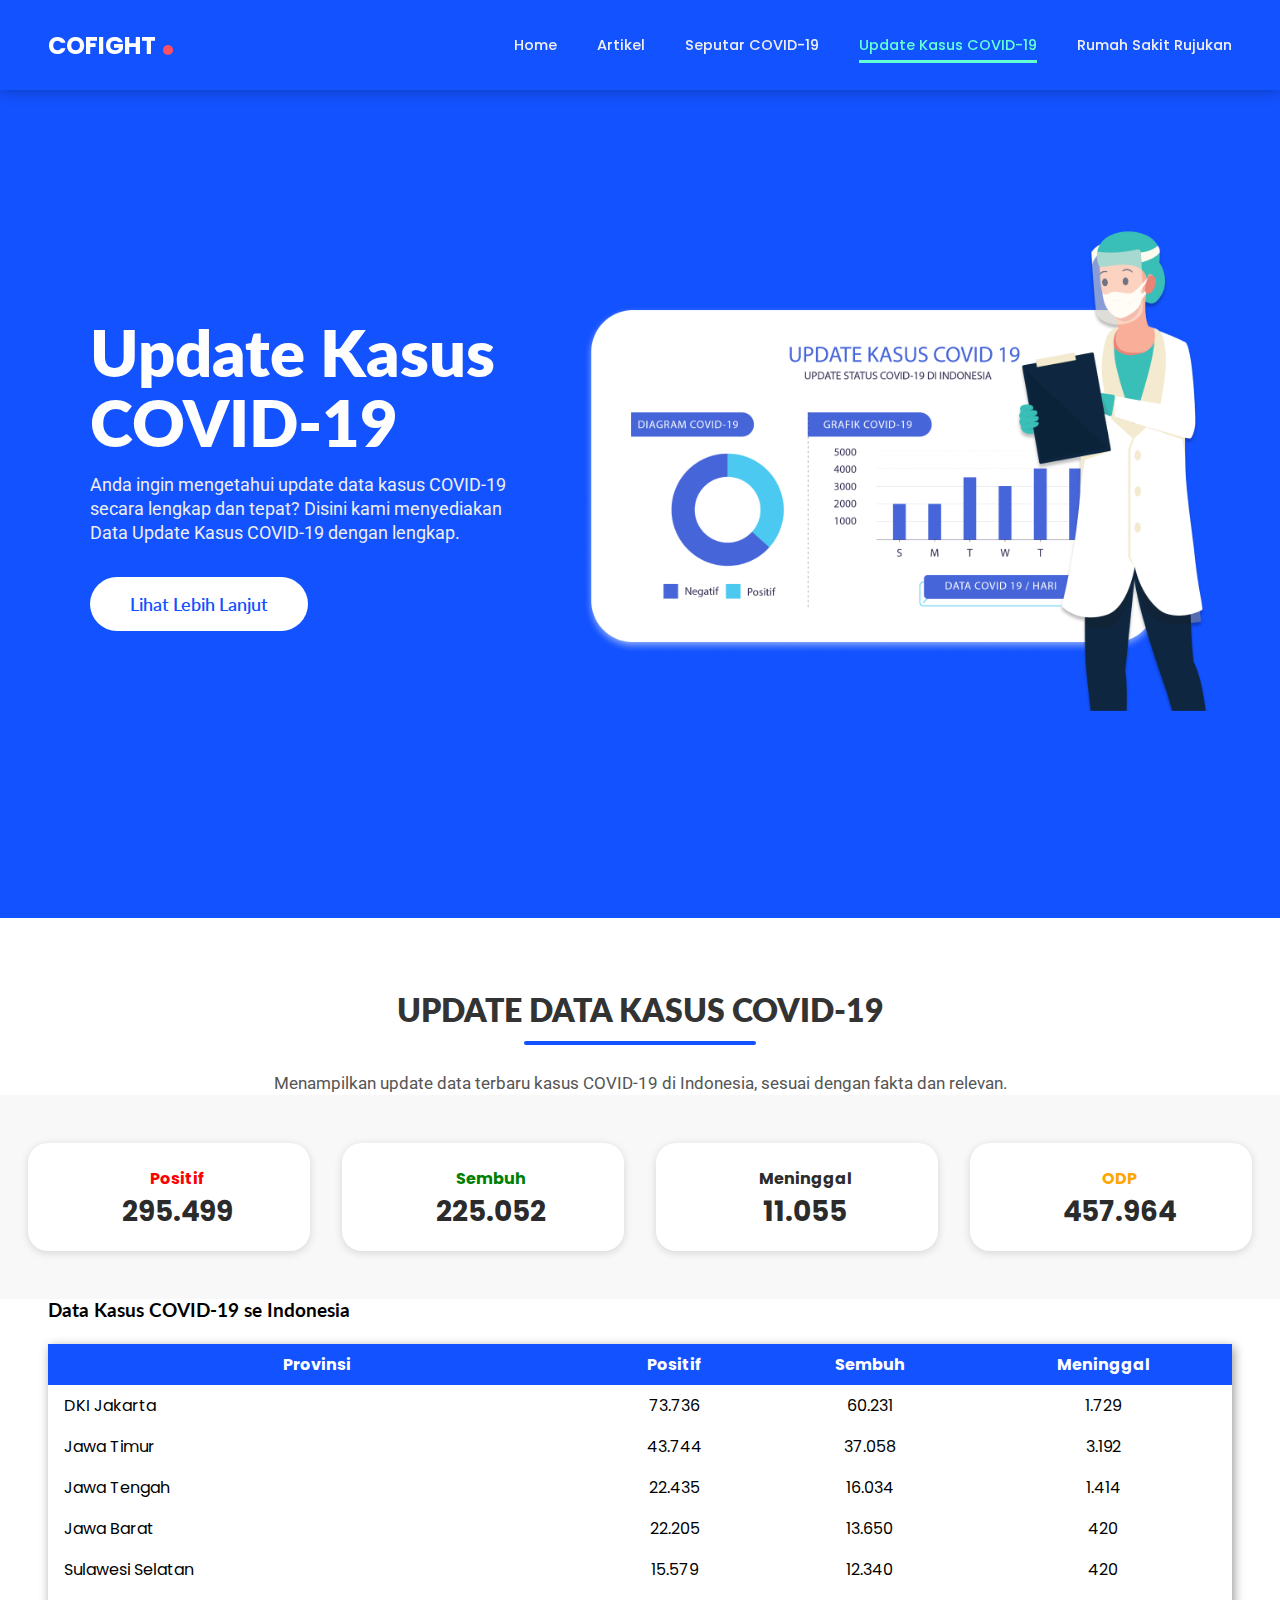
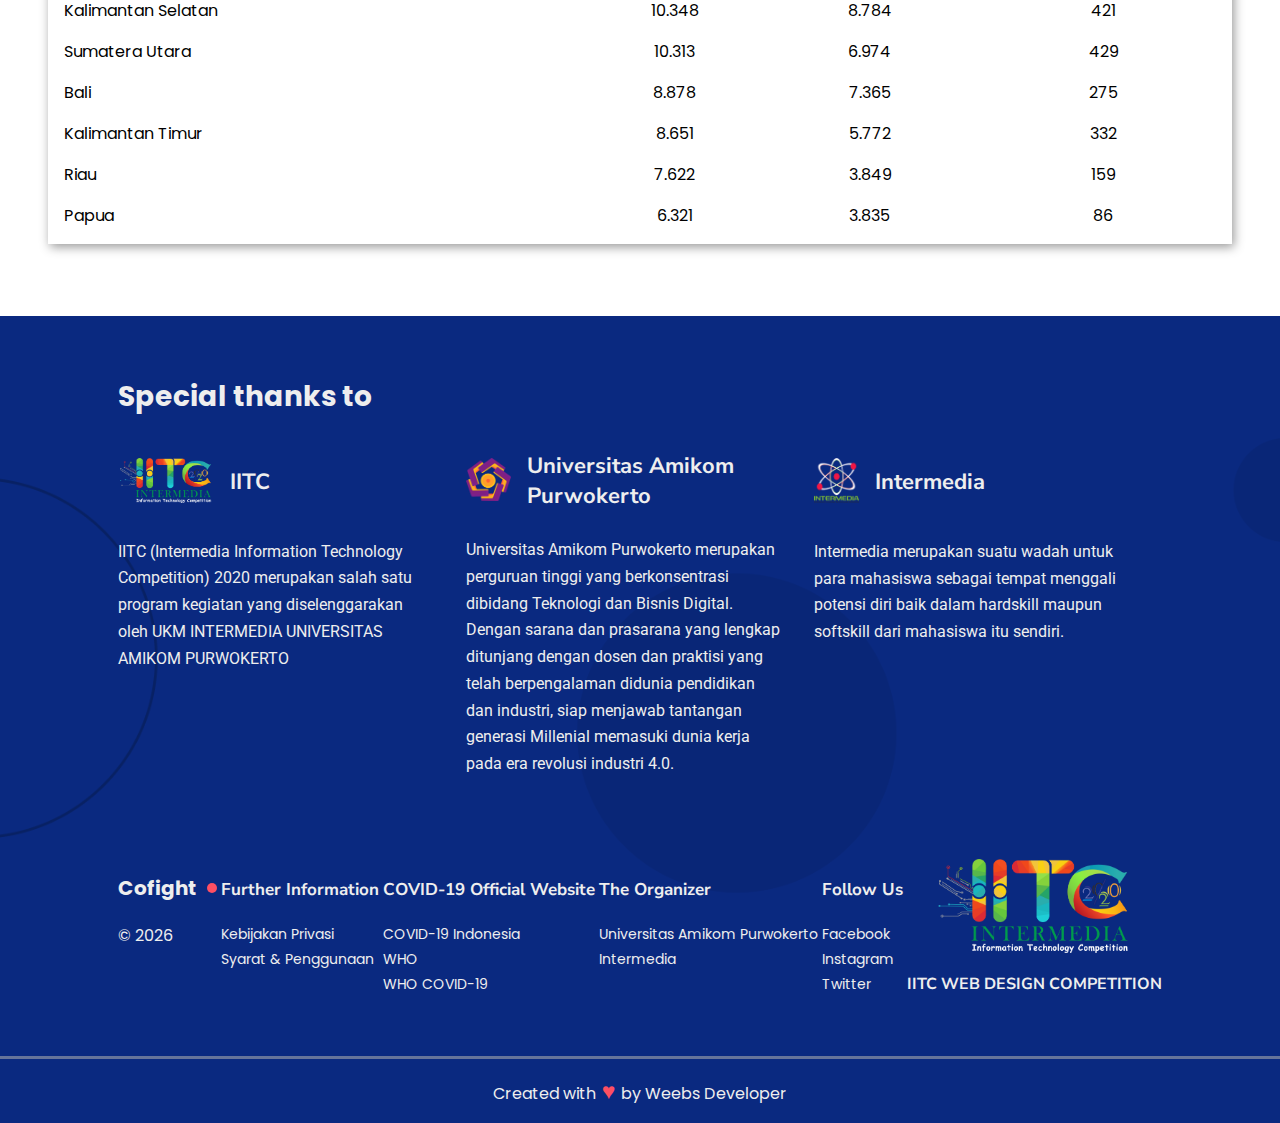
==== commit bad884be: "fix nav update kasus" ====
--- a/update-kasus-covid-19.html
+++ b/update-kasus-covid-19.html
@@ -29,9 +29,6 @@
                 <li class="nav-link">
                     <a class="Poppins" href="./artikel.html">Artikel</a>
                 </li>
-                <li class="sidebar-link">
-                  <a class="Poppins" href="./artikel.html">Artikel</a>
-              </li>
                 <li class="nav-link">
                     <a class="Poppins" href="./seputar-covid-19.html">Seputar COVID-19</a>
                 </li>
@@ -76,6 +73,9 @@
             <ul class="sidebar-list">
                 <li class="sidebar-link sidebar-active">
                     <a class="Poppins" href="./index.html">Home</a>
+                </li>
+                <li class="sidebar-link">
+                  <a class="Poppins" href="./artikel.html">Artikel</a>
                 </li>
                 <li class="sidebar-link">
                     <a class="Poppins" href="./seputar-covid-19.html">Seputar COVID-19</a>
